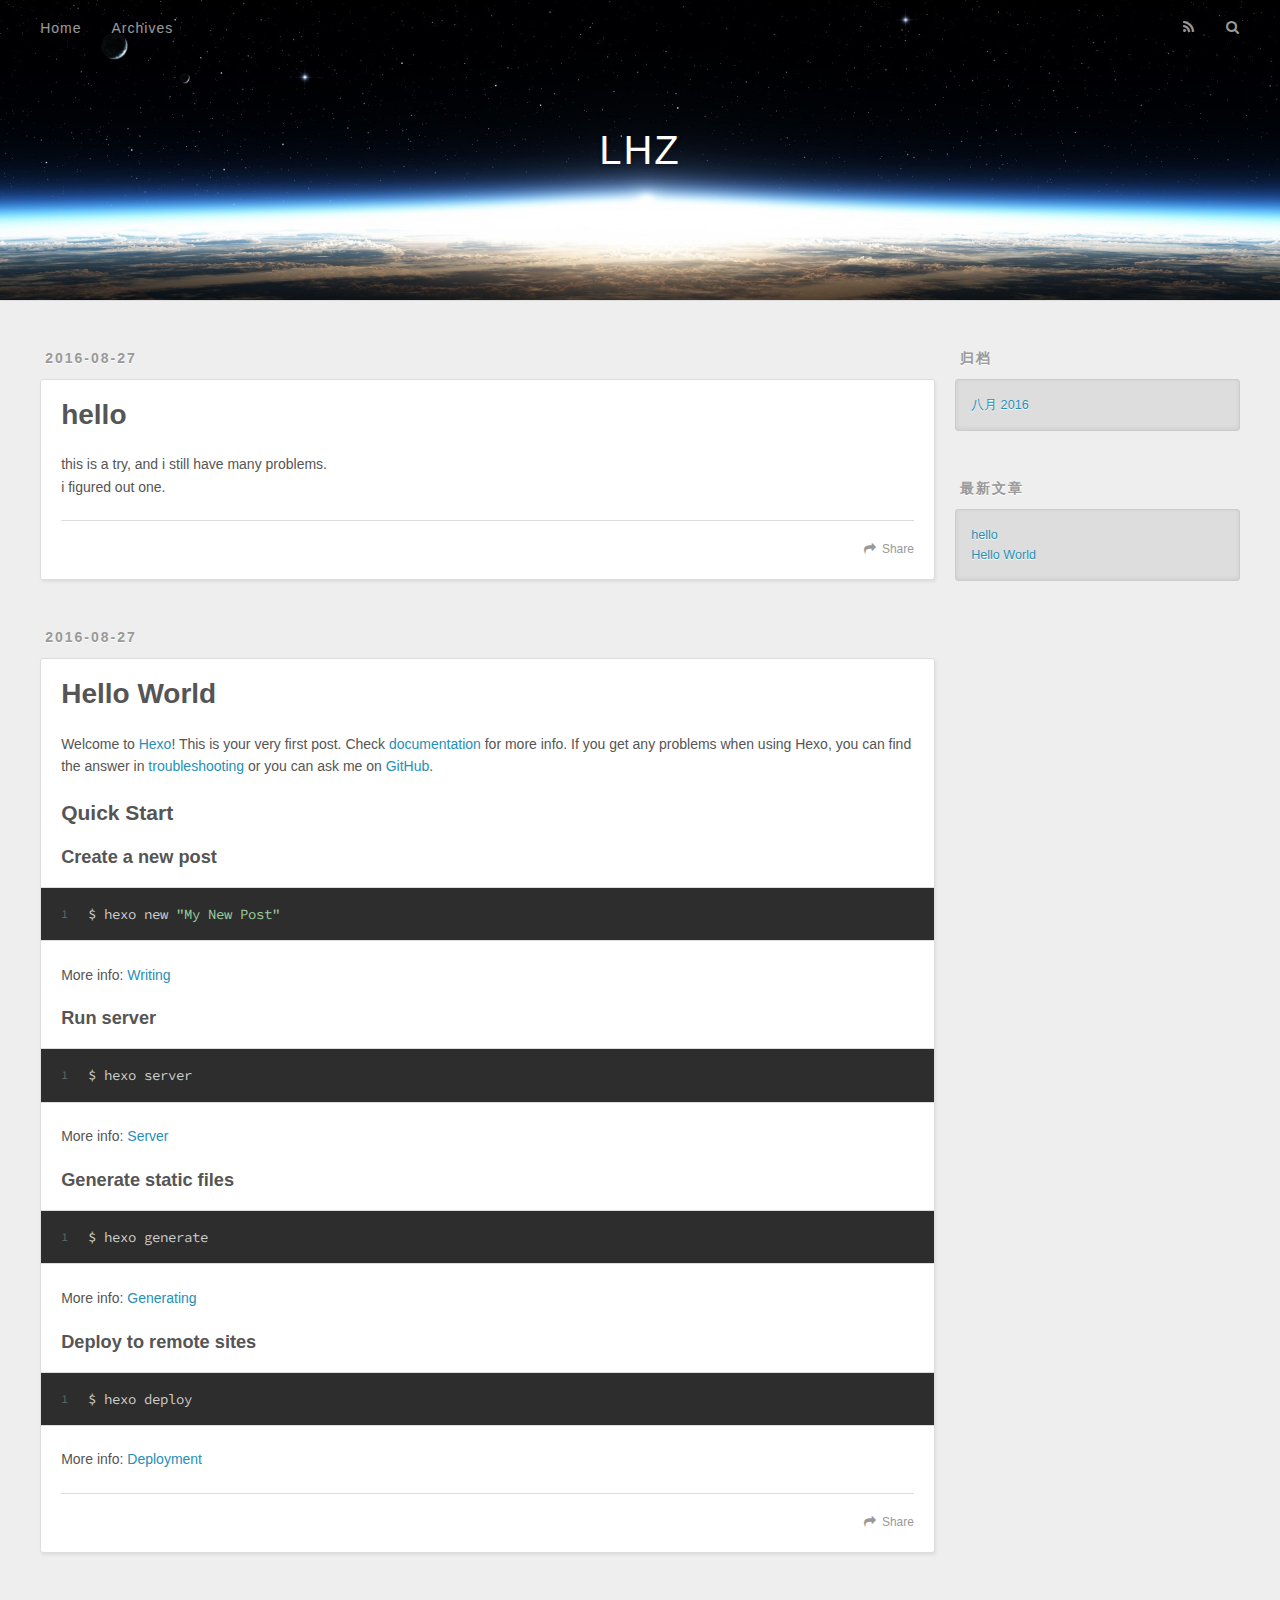
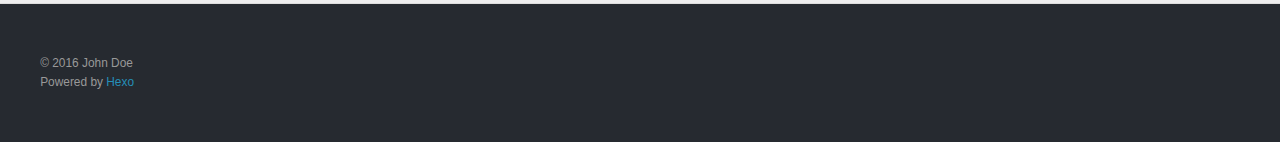
==== index.html @ 14bd16b8 "Site updated: 2016-08-27 17:25:45" ====
<!DOCTYPE html>
<html>
<head>
  <meta charset="utf-8">
  
  <title>LHZ</title>
  <meta name="viewport" content="width=device-width, initial-scale=1, maximum-scale=1">
  <meta property="og:type" content="website">
<meta property="og:title" content="LHZ">
<meta property="og:url" content="https://github.com/handsomeLHZ/handsomeLHZ.github.io.git/index.html">
<meta property="og:site_name" content="LHZ">
<meta name="twitter:card" content="summary">
<meta name="twitter:title" content="LHZ">
  
    <link rel="alternate" href="/atom.xml" title="LHZ" type="application/atom+xml">
  
  
    <link rel="icon" href="/favicon.png">
  
  
    <link href="//fonts.googleapis.com/css?family=Source+Code+Pro" rel="stylesheet" type="text/css">
  
  <link rel="stylesheet" href="/css/style.css">
  

</head>

<body>
  <div id="container">
    <div id="wrap">
      <header id="header">
  <div id="banner"></div>
  <div id="header-outer" class="outer">
    <div id="header-title" class="inner">
      <h1 id="logo-wrap">
        <a href="/" id="logo">LHZ</a>
      </h1>
      
    </div>
    <div id="header-inner" class="inner">
      <nav id="main-nav">
        <a id="main-nav-toggle" class="nav-icon"></a>
        
          <a class="main-nav-link" href="/">Home</a>
        
          <a class="main-nav-link" href="/archives">Archives</a>
        
      </nav>
      <nav id="sub-nav">
        
          <a id="nav-rss-link" class="nav-icon" href="/atom.xml" title="RSS Feed"></a>
        
        <a id="nav-search-btn" class="nav-icon" title="搜索"></a>
      </nav>
      <div id="search-form-wrap">
        <form action="//google.com/search" method="get" accept-charset="UTF-8" class="search-form"><input type="search" name="q" results="0" class="search-form-input" placeholder="Search"><button type="submit" class="search-form-submit">&#xF002;</button><input type="hidden" name="sitesearch" value="https://github.com/handsomeLHZ/handsomeLHZ.github.io.git"></form>
      </div>
    </div>
  </div>
</header>
      <div class="outer">
        <section id="main">
  
    <article id="post-hello" class="article article-type-post" itemscope itemprop="blogPost">
  <div class="article-meta">
    <a href="/2016/08/27/hello/" class="article-date">
  <time datetime="2016-08-27T08:55:10.000Z" itemprop="datePublished">2016-08-27</time>
</a>
    
  </div>
  <div class="article-inner">
    
    
      <header class="article-header">
        
  
    <h1 itemprop="name">
      <a class="article-title" href="/2016/08/27/hello/">hello</a>
    </h1>
  

      </header>
    
    <div class="article-entry" itemprop="articleBody">
      
        <p>this is a try, and i still have many problems.<br>i figured out one.</p>

      
    </div>
    <footer class="article-footer">
      <a data-url="https://github.com/handsomeLHZ/handsomeLHZ.github.io.git/2016/08/27/hello/" data-id="cisczewh80001zcmhb39762xi" class="article-share-link">Share</a>
      
      
    </footer>
  </div>
  
</article>


  
    <article id="post-hello-world" class="article article-type-post" itemscope itemprop="blogPost">
  <div class="article-meta">
    <a href="/2016/08/27/hello-world/" class="article-date">
  <time datetime="2016-08-27T08:46:48.761Z" itemprop="datePublished">2016-08-27</time>
</a>
    
  </div>
  <div class="article-inner">
    
    
      <header class="article-header">
        
  
    <h1 itemprop="name">
      <a class="article-title" href="/2016/08/27/hello-world/">Hello World</a>
    </h1>
  

      </header>
    
    <div class="article-entry" itemprop="articleBody">
      
        <p>Welcome to <a href="https://hexo.io/" target="_blank" rel="external">Hexo</a>! This is your very first post. Check <a href="https://hexo.io/docs/" target="_blank" rel="external">documentation</a> for more info. If you get any problems when using Hexo, you can find the answer in <a href="https://hexo.io/docs/troubleshooting.html" target="_blank" rel="external">troubleshooting</a> or you can ask me on <a href="https://github.com/hexojs/hexo/issues">GitHub</a>.</p>
<h2 id="Quick-Start"><a href="#Quick-Start" class="headerlink" title="Quick Start"></a>Quick Start</h2><h3 id="Create-a-new-post"><a href="#Create-a-new-post" class="headerlink" title="Create a new post"></a>Create a new post</h3><figure class="highlight bash"><table><tr><td class="gutter"><pre><div class="line">1</div></pre></td><td class="code"><pre><div class="line">$ hexo new <span class="string">"My New Post"</span></div></pre></td></tr></table></figure>
<p>More info: <a href="https://hexo.io/docs/writing.html" target="_blank" rel="external">Writing</a></p>
<h3 id="Run-server"><a href="#Run-server" class="headerlink" title="Run server"></a>Run server</h3><figure class="highlight bash"><table><tr><td class="gutter"><pre><div class="line">1</div></pre></td><td class="code"><pre><div class="line">$ hexo server</div></pre></td></tr></table></figure>
<p>More info: <a href="https://hexo.io/docs/server.html" target="_blank" rel="external">Server</a></p>
<h3 id="Generate-static-files"><a href="#Generate-static-files" class="headerlink" title="Generate static files"></a>Generate static files</h3><figure class="highlight bash"><table><tr><td class="gutter"><pre><div class="line">1</div></pre></td><td class="code"><pre><div class="line">$ hexo generate</div></pre></td></tr></table></figure>
<p>More info: <a href="https://hexo.io/docs/generating.html" target="_blank" rel="external">Generating</a></p>
<h3 id="Deploy-to-remote-sites"><a href="#Deploy-to-remote-sites" class="headerlink" title="Deploy to remote sites"></a>Deploy to remote sites</h3><figure class="highlight bash"><table><tr><td class="gutter"><pre><div class="line">1</div></pre></td><td class="code"><pre><div class="line">$ hexo deploy</div></pre></td></tr></table></figure>
<p>More info: <a href="https://hexo.io/docs/deployment.html" target="_blank" rel="external">Deployment</a></p>

      
    </div>
    <footer class="article-footer">
      <a data-url="https://github.com/handsomeLHZ/handsomeLHZ.github.io.git/2016/08/27/hello-world/" data-id="cisczewh80000zcmh8vb5ctek" class="article-share-link">Share</a>
      
      
    </footer>
  </div>
  
</article>


  

</section>
        
          <aside id="sidebar">
  
    

  
    

  
    
  
    
  <div class="widget-wrap">
    <h3 class="widget-title">归档</h3>
    <div class="widget">
      <ul class="archive-list"><li class="archive-list-item"><a class="archive-list-link" href="/archives/2016/08/">八月 2016</a></li></ul>
    </div>
  </div>


  
    
  <div class="widget-wrap">
    <h3 class="widget-title">最新文章</h3>
    <div class="widget">
      <ul>
        
          <li>
            <a href="/2016/08/27/hello/">hello</a>
          </li>
        
          <li>
            <a href="/2016/08/27/hello-world/">Hello World</a>
          </li>
        
      </ul>
    </div>
  </div>

  
</aside>
        
      </div>
      <footer id="footer">
  
  <div class="outer">
    <div id="footer-info" class="inner">
      &copy; 2016 John Doe<br>
      Powered by <a href="http://hexo.io/" target="_blank">Hexo</a>
    </div>
  </div>
</footer>
    </div>
    <nav id="mobile-nav">
  
    <a href="/" class="mobile-nav-link">Home</a>
  
    <a href="/archives" class="mobile-nav-link">Archives</a>
  
</nav>
    

<script src="//ajax.googleapis.com/ajax/libs/jquery/2.0.3/jquery.min.js"></script>


  <link rel="stylesheet" href="/fancybox/jquery.fancybox.css">
  <script src="/fancybox/jquery.fancybox.pack.js"></script>


<script src="/js/script.js"></script>

  </div>
</body>
</html>
---- css/style.css ----
body {
  width: 100%;
}
body:before,
body:after {
  content: "";
  display: table;
}
body:after {
  clear: both;
}
html,
body,
div,
span,
applet,
object,
iframe,
h1,
h2,
h3,
h4,
h5,
h6,
p,
blockquote,
pre,
a,
abbr,
acronym,
address,
big,
cite,
code,
del,
dfn,
em,
img,
ins,
kbd,
q,
s,
samp,
small,
strike,
strong,
sub,
sup,
tt,
var,
dl,
dt,
dd,
ol,
ul,
li,
fieldset,
form,
label,
legend,
table,
caption,
tbody,
tfoot,
thead,
tr,
th,
td {
  margin: 0;
  padding: 0;
  border: 0;
  outline: 0;
  font-weight: inherit;
  font-style: inherit;
  font-family: inherit;
  font-size: 100%;
  vertical-align: baseline;
}
body {
  line-height: 1;
  color: #000;
  background: #fff;
}
ol,
ul {
  list-style: none;
}
table {
  border-collapse: separate;
  border-spacing: 0;
  vertical-align: middle;
}
caption,
th,
td {
  text-align: left;
  font-weight: normal;
  vertical-align: middle;
}
a img {
  border: none;
}
input,
button {
  margin: 0;
  padding: 0;
}
input::-moz-focus-inner,
button::-moz-focus-inner {
  border: 0;
  padding: 0;
}
@font-face {
  font-family: FontAwesome;
  font-style: normal;
  font-weight: normal;
  src: url("fonts/fontawesome-webfont.eot?v=#4.0.3");
  src: url("fonts/fontawesome-webfont.eot?#iefix&v=#4.0.3") format("embedded-opentype"), url("fonts/fontawesome-webfont.woff?v=#4.0.3") format("woff"), url("fonts/fontawesome-webfont.ttf?v=#4.0.3") format("truetype"), url("fonts/fontawesome-webfont.svg#fontawesomeregular?v=#4.0.3") format("svg");
}
html,
body,
#container {
  height: 100%;
}
body {
  background: #eee;
  font: 14px "Helvetica Neue", Helvetica, Arial, sans-serif;
  -webkit-text-size-adjust: 100%;
}
.outer {
  max-width: 1220px;
  margin: 0 auto;
  padding: 0 20px;
}
.outer:before,
.outer:after {
  content: "";
  display: table;
}
.outer:after {
  clear: both;
}
.inner {
  display: inline;
  float: left;
  width: 98.33333333333333%;
  margin: 0 0.833333333333333%;
}
.left,
.alignleft {
  float: left;
}
.right,
.alignright {
  float: right;
}
.clear {
  clear: both;
}
#container {
  position: relative;
}
.mobile-nav-on {
  overflow: hidden;
}
#wrap {
  height: 100%;
  width: 100%;
  position: absolute;
  top: 0;
  left: 0;
  -webkit-transition: 0.2s ease-out;
  -moz-transition: 0.2s ease-out;
  -ms-transition: 0.2s ease-out;
  transition: 0.2s ease-out;
  z-index: 1;
  background: #eee;
}
.mobile-nav-on #wrap {
  left: 280px;
}
@media screen and (min-width: 768px) {
  #main {
    display: inline;
    float: left;
    width: 73.33333333333333%;
    margin: 0 0.833333333333333%;
  }
}
.article-date,
.article-category-link,
.archive-year,
.widget-title {
  text-decoration: none;
  text-transform: uppercase;
  letter-spacing: 2px;
  color: #999;
  margin-bottom: 1em;
  margin-left: 5px;
  line-height: 1em;
  text-shadow: 0 1px #fff;
  font-weight: bold;
}
.article-inner,
.archive-article-inner {
  background: #fff;
  -webkit-box-shadow: 1px 2px 3px #ddd;
  box-shadow: 1px 2px 3px #ddd;
  border: 1px solid #ddd;
  border-radius: 3px;
}
.article-entry h1,
.widget h1 {
  font-size: 2em;
}
.article-entry h2,
.widget h2 {
  font-size: 1.5em;
}
.article-entry h3,
.widget h3 {
  font-size: 1.3em;
}
.article-entry h4,
.widget h4 {
  font-size: 1.2em;
}
.article-entry h5,
.widget h5 {
  font-size: 1em;
}
.article-entry h6,
.widget h6 {
  font-size: 1em;
  color: #999;
}
.article-entry hr,
.widget hr {
  border: 1px dashed #ddd;
}
.article-entry strong,
.widget strong {
  font-weight: bold;
}
.article-entry em,
.widget em,
.article-entry cite,
.widget cite {
  font-style: italic;
}
.article-entry sup,
.widget sup,
.article-entry sub,
.widget sub {
  font-size: 0.75em;
  line-height: 0;
  position: relative;
  vertical-align: baseline;
}
.article-entry sup,
.widget sup {
  top: -0.5em;
}
.article-entry sub,
.widget sub {
  bottom: -0.2em;
}
.article-entry small,
.widget small {
  font-size: 0.85em;
}
.article-entry acronym,
.widget acronym,
.article-entry abbr,
.widget abbr {
  border-bottom: 1px dotted;
}
.article-entry ul,
.widget ul,
.article-entry ol,
.widget ol,
.article-entry dl,
.widget dl {
  margin: 0 20px;
  line-height: 1.6em;
}
.article-entry ul ul,
.widget ul ul,
.article-entry ol ul,
.widget ol ul,
.article-entry ul ol,
.widget ul ol,
.article-entry ol ol,
.widget ol ol {
  margin-top: 0;
  margin-bottom: 0;
}
.article-entry ul,
.widget ul {
  list-style: disc;
}
.article-entry ol,
.widget ol {
  list-style: decimal;
}
.article-entry dt,
.widget dt {
  font-weight: bold;
}
#header {
  height: 300px;
  position: relative;
  border-bottom: 1px solid #ddd;
}
#header:before,
#header:after {
  content: "";
  position: absolute;
  left: 0;
  right: 0;
  height: 40px;
}
#header:before {
  top: 0;
  background: -webkit-linear-gradient(rgba(0,0,0,0.2), transparent);
  background: -moz-linear-gradient(rgba(0,0,0,0.2), transparent);
  background: -ms-linear-gradient(rgba(0,0,0,0.2), transparent);
  background: linear-gradient(rgba(0,0,0,0.2), transparent);
}
#header:after {
  bottom: 0;
  background: -webkit-linear-gradient(transparent, rgba(0,0,0,0.2));
  background: -moz-linear-gradient(transparent, rgba(0,0,0,0.2));
  background: -ms-linear-gradient(transparent, rgba(0,0,0,0.2));
  background: linear-gradient(transparent, rgba(0,0,0,0.2));
}
#header-outer {
  height: 100%;
  position: relative;
}
#header-inner {
  position: relative;
  overflow: hidden;
}
#banner {
  position: absolute;
  top: 0;
  left: 0;
  width: 100%;
  height: 100%;
  background: url("images/banner.jpg") center #000;
  -webkit-background-size: cover;
  -moz-background-size: cover;
  background-size: cover;
  z-index: -1;
}
#header-title {
  text-align: center;
  height: 40px;
  position: absolute;
  top: 50%;
  left: 0;
  margin-top: -20px;
}
#logo,
#subtitle {
  text-decoration: none;
  color: #fff;
  font-weight: 300;
  text-shadow: 0 1px 4px rgba(0,0,0,0.3);
}
#logo {
  font-size: 40px;
  line-height: 40px;
  letter-spacing: 2px;
}
#subtitle {
  font-size: 16px;
  line-height: 16px;
  letter-spacing: 1px;
}
#subtitle-wrap {
  margin-top: 16px;
}
#main-nav {
  float: left;
  margin-left: -15px;
}
.nav-icon,
.main-nav-link {
  float: left;
  color: #fff;
  opacity: 0.6;
  text-decoration: none;
  text-shadow: 0 1px rgba(0,0,0,0.2);
  -webkit-transition: opacity 0.2s;
  -moz-transition: opacity 0.2s;
  -ms-transition: opacity 0.2s;
  transition: opacity 0.2s;
  display: block;
  padding: 20px 15px;
}
.nav-icon:hover,
.main-nav-link:hover {
  opacity: 1;
}
.nav-icon {
  font-family: FontAwesome;
  text-align: center;
  font-size: 14px;
  width: 14px;
  height: 14px;
  padding: 20px 15px;
  position: relative;
  cursor: pointer;
}
.main-nav-link {
  font-weight: 300;
  letter-spacing: 1px;
}
@media screen and (max-width: 479px) {
  .main-nav-link {
    display: none;
  }
}
#main-nav-toggle {
  display: none;
}
#main-nav-toggle:before {
  content: "\f0c9";
}
@media screen and (max-width: 479px) {
  #main-nav-toggle {
    display: block;
  }
}
#sub-nav {
  float: right;
  margin-right: -15px;
}
#nav-rss-link:before {
  content: "\f09e";
}
#nav-search-btn:before {
  content: "\f002";
}
#search-form-wrap {
  position: absolute;
  top: 15px;
  width: 150px;
  height: 30px;
  right: -150px;
  opacity: 0;
  -webkit-transition: 0.2s ease-out;
  -moz-transition: 0.2s ease-out;
  -ms-transition: 0.2s ease-out;
  transition: 0.2s ease-out;
}
#search-form-wrap.on {
  opacity: 1;
  right: 0;
}
@media screen and (max-width: 479px) {
  #search-form-wrap {
    width: 100%;
    right: -100%;
  }
}
.search-form {
  position: absolute;
  top: 0;
  left: 0;
  right: 0;
  background: #fff;
  padding: 5px 15px;
  border-radius: 15px;
  -webkit-box-shadow: 0 0 10px rgba(0,0,0,0.3);
  box-shadow: 0 0 10px rgba(0,0,0,0.3);
}
.search-form-input {
  border: none;
  background: none;
  color: #555;
  width: 100%;
  font: 13px "Helvetica Neue", Helvetica, Arial, sans-serif;
  outline: none;
}
.search-form-input::-webkit-search-results-decoration,
.search-form-input::-webkit-search-cancel-button {
  -webkit-appearance: none;
}
.search-form-submit {
  position: absolute;
  top: 50%;
  right: 10px;
  margin-top: -7px;
  font: 13px FontAwesome;
  border: none;
  background: none;
  color: #bbb;
  cursor: pointer;
}
.search-form-submit:hover,
.search-form-submit:focus {
  color: #777;
}
.article {
  margin: 50px 0;
}
.article-inner {
  overflow: hidden;
}
.article-meta:before,
.article-meta:after {
  content: "";
  display: table;
}
.article-meta:after {
  clear: both;
}
.article-date {
  float: left;
}
.article-category {
  float: left;
  line-height: 1em;
  color: #ccc;
  text-shadow: 0 1px #fff;
  margin-left: 8px;
}
.article-category:before {
  content: "\2022";
}
.article-category-link {
  margin: 0 12px 1em;
}
.article-header {
  padding: 20px 20px 0;
}
.article-title {
  text-decoration: none;
  font-size: 2em;
  font-weight: bold;
  color: #555;
  line-height: 1.1em;
  -webkit-transition: color 0.2s;
  -moz-transition: color 0.2s;
  -ms-transition: color 0.2s;
  transition: color 0.2s;
}
a.article-title:hover {
  color: #258fb8;
}
.article-entry {
  color: #555;
  padding: 0 20px;
}
.article-entry:before,
.article-entry:after {
  content: "";
  display: table;
}
.article-entry:after {
  clear: both;
}
.article-entry p,
.article-entry table {
  line-height: 1.6em;
  margin: 1.6em 0;
}
.article-entry h1,
.article-entry h2,
.article-entry h3,
.article-entry h4,
.article-entry h5,
.article-entry h6 {
  font-weight: bold;
}
.article-entry h1,
.article-entry h2,
.article-entry h3,
.article-entry h4,
.article-entry h5,
.article-entry h6 {
  line-height: 1.1em;
  margin: 1.1em 0;
}
.article-entry a {
  color: #258fb8;
  text-decoration: none;
}
.article-entry a:hover {
  text-decoration: underline;
}
.article-entry ul,
.article-entry ol,
.article-entry dl {
  margin-top: 1.6em;
  margin-bottom: 1.6em;
}
.article-entry img,
.article-entry video {
  max-width: 100%;
  height: auto;
  display: block;
  margin: auto;
}
.article-entry iframe {
  border: none;
}
.article-entry table {
  width: 100%;
  border-collapse: collapse;
  border-spacing: 0;
}
.article-entry th {
  font-weight: bold;
  border-bottom: 3px solid #ddd;
  padding-bottom: 0.5em;
}
.article-entry td {
  border-bottom: 1px solid #ddd;
  padding: 10px 0;
}
.article-entry blockquote {
  font-family: Georgia, "Times New Roman", serif;
  font-size: 1.4em;
  margin: 1.6em 20px;
  text-align: center;
}
.article-entry blockquote footer {
  font-size: 14px;
  margin: 1.6em 0;
  font-family: "Helvetica Neue", Helvetica, Arial, sans-serif;
}
.article-entry blockquote footer cite:before {
  content: "—";
  padding: 0 0.5em;
}
.article-entry .pullquote {
  text-align: left;
  width: 45%;
  margin: 0;
}
.article-entry .pullquote.left {
  margin-left: 0.5em;
  margin-right: 1em;
}
.article-entry .pullquote.right {
  margin-right: 0.5em;
  margin-left: 1em;
}
.article-entry .caption {
  color: #999;
  display: block;
  font-size: 0.9em;
  margin-top: 0.5em;
  position: relative;
  text-align: center;
}
.article-entry .video-container {
  position: relative;
  padding-top: 56.25%;
  height: 0;
  overflow: hidden;
}
.article-entry .video-container iframe,
.article-entry .video-container object,
.article-entry .video-container embed {
  position: absolute;
  top: 0;
  left: 0;
  width: 100%;
  height: 100%;
  margin-top: 0;
}
.article-more-link a {
  display: inline-block;
  line-height: 1em;
  padding: 6px 15px;
  border-radius: 15px;
  background: #eee;
  color: #999;
  text-shadow: 0 1px #fff;
  text-decoration: none;
}
.article-more-link a:hover {
  background: #258fb8;
  color: #fff;
  text-decoration: none;
  text-shadow: 0 1px #1e7293;
}
.article-footer {
  font-size: 0.85em;
  line-height: 1.6em;
  border-top: 1px solid #ddd;
  padding-top: 1.6em;
  margin: 0 20px 20px;
}
.article-footer:before,
.article-footer:after {
  content: "";
  display: table;
}
.article-footer:after {
  clear: both;
}
.article-footer a {
  color: #999;
  text-decoration: none;
}
.article-footer a:hover {
  color: #555;
}
.article-tag-list-item {
  float: left;
  margin-right: 10px;
}
.article-tag-list-link:before {
  content: "#";
}
.article-comment-link {
  float: right;
}
.article-comment-link:before {
  content: "\f075";
  font-family: FontAwesome;
  padding-right: 8px;
}
.article-share-link {
  cursor: pointer;
  float: right;
  margin-left: 20px;
}
.article-share-link:before {
  content: "\f064";
  font-family: FontAwesome;
  padding-right: 6px;
}
#article-nav {
  position: relative;
}
#article-nav:before,
#article-nav:after {
  content: "";
  display: table;
}
#article-nav:after {
  clear: both;
}
@media screen and (min-width: 768px) {
  #article-nav {
    margin: 50px 0;
  }
  #article-nav:before {
    width: 8px;
    height: 8px;
    position: absolute;
    top: 50%;
    left: 50%;
    margin-top: -4px;
    margin-left: -4px;
    content: "";
    border-radius: 50%;
    background: #ddd;
    -webkit-box-shadow: 0 1px 2px #fff;
    box-shadow: 0 1px 2px #fff;
  }
}
.article-nav-link-wrap {
  text-decoration: none;
  text-shadow: 0 1px #fff;
  color: #999;
  -webkit-box-sizing: border-box;
  -moz-box-sizing: border-box;
  box-sizing: border-box;
  margin-top: 50px;
  text-align: center;
  display: block;
}
.article-nav-link-wrap:hover {
  color: #555;
}
@media screen and (min-width: 768px) {
  .article-nav-link-wrap {
    width: 50%;
    margin-top: 0;
  }
}
@media screen and (min-width: 768px) {
  #article-nav-newer {
    float: left;
    text-align: right;
    padding-right: 20px;
  }
}
@media screen and (min-width: 768px) {
  #article-nav-older {
    float: right;
    text-align: left;
    padding-left: 20px;
  }
}
.article-nav-caption {
  text-transform: uppercase;
  letter-spacing: 2px;
  color: #ddd;
  line-height: 1em;
  font-weight: bold;
}
#article-nav-newer .article-nav-caption {
  margin-right: -2px;
}
.article-nav-title {
  font-size: 0.85em;
  line-height: 1.6em;
  margin-top: 0.5em;
}
.article-share-box {
  position: absolute;
  display: none;
  background: #fff;
  -webkit-box-shadow: 1px 2px 10px rgba(0,0,0,0.2);
  box-shadow: 1px 2px 10px rgba(0,0,0,0.2);
  border-radius: 3px;
  margin-left: -145px;
  overflow: hidden;
  z-index: 1;
}
.article-share-box.on {
  display: block;
}
.article-share-input {
  width: 100%;
  background: none;
  -webkit-box-sizing: border-box;
  -moz-box-sizing: border-box;
  box-sizing: border-box;
  font: 14px "Helvetica Neue", Helvetica, Arial, sans-serif;
  padding: 0 15px;
  color: #555;
  outline: none;
  border: 1px solid #ddd;
  border-radius: 3px 3px 0 0;
  height: 36px;
  line-height: 36px;
}
.article-share-links {
  background: #eee;
}
.article-share-links:before,
.article-share-links:after {
  content: "";
  display: table;
}
.article-share-links:after {
  clear: both;
}
.article-share-twitter,
.article-share-facebook,
.article-share-pinterest,
.article-share-google {
  width: 50px;
  height: 36px;
  display: block;
  float: left;
  position: relative;
  color: #999;
  text-shadow: 0 1px #fff;
}
.article-share-twitter:before,
.article-share-facebook:before,
.article-share-pinterest:before,
.article-share-google:before {
  font-size: 20px;
  font-family: FontAwesome;
  width: 20px;
  height: 20px;
  position: absolute;
  top: 50%;
  left: 50%;
  margin-top: -10px;
  margin-left: -10px;
  text-align: center;
}
.article-share-twitter:hover,
.article-share-facebook:hover,
.article-share-pinterest:hover,
.article-share-google:hover {
  color: #fff;
}
.article-share-twitter:before {
  content: "\f099";
}
.article-share-twitter:hover {
  background: #00aced;
  text-shadow: 0 1px #008abe;
}
.article-share-facebook:before {
  content: "\f09a";
}
.article-share-facebook:hover {
  background: #3b5998;
  text-shadow: 0 1px #2f477a;
}
.article-share-pinterest:before {
  content: "\f0d2";
}
.article-share-pinterest:hover {
  background: #cb2027;
  text-shadow: 0 1px #a21a1f;
}
.article-share-google:before {
  content: "\f0d5";
}
.article-share-google:hover {
  background: #dd4b39;
  text-shadow: 0 1px #be3221;
}
.article-gallery {
  background: #000;
  position: relative;
}
.article-gallery-photos {
  position: relative;
  overflow: hidden;
}
.article-gallery-img {
  display: none;
  max-width: 100%;
}
.article-gallery-img:first-child {
  display: block;
}
.article-gallery-img.loaded {
  position: absolute;
  display: block;
}
.article-gallery-img img {
  display: block;
  max-width: 100%;
  margin: 0 auto;
}
#comments {
  background: #fff;
  -webkit-box-shadow: 1px 2px 3px #ddd;
  box-shadow: 1px 2px 3px #ddd;
  padding: 20px;
  border: 1px solid #ddd;
  border-radius: 3px;
  margin: 50px 0;
}
#comments a {
  color: #258fb8;
}
.archives-wrap {
  margin: 50px 0;
}
.archives:before,
.archives:after {
  content: "";
  display: table;
}
.archives:after {
  clear: both;
}
.archive-year-wrap {
  margin-bottom: 1em;
}
.archives {
  -webkit-column-gap: 10px;
  -moz-column-gap: 10px;
  column-gap: 10px;
}
@media screen and (min-width: 480px) and (max-width: 767px) {
  .archives {
    -webkit-column-count: 2;
    -moz-column-count: 2;
    column-count: 2;
  }
}
@media screen and (min-width: 768px) {
  .archives {
    -webkit-column-count: 3;
    -moz-column-count: 3;
    column-count: 3;
  }
}
.archive-article {
  -webkit-column-break-inside: avoid;
  page-break-inside: avoid;
  overflow: hidden;
  break-inside: avoid-column;
}
.archive-article-inner {
  padding: 10px;
  margin-bottom: 15px;
}
.archive-article-title {
  text-decoration: none;
  font-weight: bold;
  color: #555;
  -webkit-transition: color 0.2s;
  -moz-transition: color 0.2s;
  -ms-transition: color 0.2s;
  transition: color 0.2s;
  line-height: 1.6em;
}
.archive-article-title:hover {
  color: #258fb8;
}
.archive-article-footer {
  margin-top: 1em;
}
.archive-article-date {
  color: #999;
  text-decoration: none;
  font-size: 0.85em;
  line-height: 1em;
  margin-bottom: 0.5em;
  display: block;
}
#page-nav {
  margin: 50px auto;
  background: #fff;
  -webkit-box-shadow: 1px 2px 3px #ddd;
  box-shadow: 1px 2px 3px #ddd;
  border: 1px solid #ddd;
  border-radius: 3px;
  text-align: center;
  color: #999;
  overflow: hidden;
}
#page-nav:before,
#page-nav:after {
  content: "";
  display: table;
}
#page-nav:after {
  clear: both;
}
#page-nav a,
#page-nav span {
  padding: 10px 20px;
  line-height: 1;
  height: 2ex;
}
#page-nav a {
  color: #999;
  text-decoration: none;
}
#page-nav a:hover {
  background: #999;
  color: #fff;
}
#page-nav .prev {
  float: left;
}
#page-nav .next {
  float: right;
}
#page-nav .page-number {
  display: inline-block;
}
@media screen and (max-width: 479px) {
  #page-nav .page-number {
    display: none;
  }
}
#page-nav .current {
  color: #555;
  font-weight: bold;
}
#page-nav .space {
  color: #ddd;
}
#footer {
  background: #262a30;
  padding: 50px 0;
  border-top: 1px solid #ddd;
  color: #999;
}
#footer a {
  color: #258fb8;
  text-decoration: none;
}
#footer a:hover {
  text-decoration: underline;
}
#footer-info {
  line-height: 1.6em;
  font-size: 0.85em;
}
.article-entry pre,
.article-entry .highlight {
  background: #2d2d2d;
  margin: 0 -20px;
  padding: 15px 20px;
  border-style: solid;
  border-color: #ddd;
  border-width: 1px 0;
  overflow: auto;
  color: #ccc;
  line-height: 22.400000000000002px;
}
.article-entry .highlight .gutter pre,
.article-entry .gist .gist-file .gist-data .line-numbers {
  color: #666;
  font-size: 0.85em;
}
.article-entry pre,
.article-entry code {
  font-family: "Source Code Pro", Consolas, Monaco, Menlo, Consolas, monospace;
}
.article-entry code {
  background: #eee;
  text-shadow: 0 1px #fff;
  padding: 0 0.3em;
}
.article-entry pre code {
  background: none;
  text-shadow: none;
  padding: 0;
}
.article-entry .highlight pre {
  border: none;
  margin: 0;
  padding: 0;
}
.article-entry .highlight table {
  margin: 0;
  width: auto;
}
.article-entry .highlight td {
  border: none;
  padding: 0;
}
.article-entry .highlight figcaption {
  font-size: 0.85em;
  color: #999;
  line-height: 1em;
  margin-bottom: 1em;
}
.article-entry .highlight figcaption:before,
.article-entry .highlight figcaption:after {
  content: "";
  display: table;
}
.article-entry .highlight figcaption:after {
  clear: both;
}
.article-entry .highlight figcaption a {
  float: right;
}
.article-entry .highlight .gutter pre {
  text-align: right;
  padding-right: 20px;
}
.article-entry .highlight .line {
  height: 22.400000000000002px;
}
.article-entry .highlight .line.marked {
  background: #515151;
}
.article-entry .gist {
  margin: 0 -20px;
  border-style: solid;
  border-color: #ddd;
  border-width: 1px 0;
  background: #2d2d2d;
  padding: 15px 20px 15px 0;
}
.article-entry .gist .gist-file {
  border: none;
  font-family: "Source Code Pro", Consolas, Monaco, Menlo, Consolas, monospace;
  margin: 0;
}
.article-entry .gist .gist-file .gist-data {
  background: none;
  border: none;
}
.article-entry .gist .gist-file .gist-data .line-numbers {
  background: none;
  border: none;
  padding: 0 20px 0 0;
}
.article-entry .gist .gist-file .gist-data .line-data {
  padding: 0 !important;
}
.article-entry .gist .gist-file .highlight {
  margin: 0;
  padding: 0;
  border: none;
}
.article-entry .gist .gist-file .gist-meta {
  background: #2d2d2d;
  color: #999;
  font: 0.85em "Helvetica Neue", Helvetica, Arial, sans-serif;
  text-shadow: 0 0;
  padding: 0;
  margin-top: 1em;
  margin-left: 20px;
}
.article-entry .gist .gist-file .gist-meta a {
  color: #258fb8;
  font-weight: normal;
}
.article-entry .gist .gist-file .gist-meta a:hover {
  text-decoration: underline;
}
pre .comment,
pre .title {
  color: #999;
}
pre .variable,
pre .attribute,
pre .tag,
pre .regexp,
pre .ruby .constant,
pre .xml .tag .title,
pre .xml .pi,
pre .xml .doctype,
pre .html .doctype,
pre .css .id,
pre .css .class,
pre .css .pseudo {
  color: #f2777a;
}
pre .number,
pre .preprocessor,
pre .built_in,
pre .literal,
pre .params,
pre .constant {
  color: #f99157;
}
pre .class,
pre .ruby .class .title,
pre .css .rules .attribute {
  color: #9c9;
}
pre .string,
pre .value,
pre .inheritance,
pre .header,
pre .ruby .symbol,
pre .xml .cdata {
  color: #9c9;
}
pre .css .hexcolor {
  color: #6cc;
}
pre .function,
pre .python .decorator,
pre .python .title,
pre .ruby .function .title,
pre .ruby .title .keyword,
pre .perl .sub,
pre .javascript .title,
pre .coffeescript .title {
  color: #69c;
}
pre .keyword,
pre .javascript .function {
  color: #c9c;
}
@media screen and (max-width: 479px) {
  #mobile-nav {
    position: absolute;
    top: 0;
    left: 0;
    width: 280px;
    height: 100%;
    background: #191919;
    border-right: 1px solid #fff;
  }
}
@media screen and (max-width: 479px) {
  .mobile-nav-link {
    display: block;
    color: #999;
    text-decoration: none;
    padding: 15px 20px;
    font-weight: bold;
  }
  .mobile-nav-link:hover {
    color: #fff;
  }
}
@media screen and (min-width: 768px) {
  #sidebar {
    display: inline;
    float: left;
    width: 23.333333333333332%;
    margin: 0 0.833333333333333%;
  }
}
.widget-wrap {
  margin: 50px 0;
}
.widget {
  color: #777;
  text-shadow: 0 1px #fff;
  background: #ddd;
  -webkit-box-shadow: 0 -1px 4px #ccc inset;
  box-shadow: 0 -1px 4px #ccc inset;
  border: 1px solid #ccc;
  padding: 15px;
  border-radius: 3px;
}
.widget a {
  color: #258fb8;
  text-decoration: none;
}
.widget a:hover {
  text-decoration: underline;
}
.widget ul ul,
.widget ol ul,
.widget dl ul,
.widget ul ol,
.widget ol ol,
.widget dl ol,
.widget ul dl,
.widget ol dl,
.widget dl dl {
  margin-left: 15px;
  list-style: disc;
}
.widget {
  line-height: 1.6em;
  word-wrap: break-word;
  font-size: 0.9em;
}
.widget ul,
.widget ol {
  list-style: none;
  margin: 0;
}
.widget ul ul,
.widget ol ul,
.widget ul ol,
.widget ol ol {
  margin: 0 20px;
}
.widget ul ul,
.widget ol ul {
  list-style: disc;
}
.widget ul ol,
.widget ol ol {
  list-style: decimal;
}
.category-list-count,
.tag-list-count,
.archive-list-count {
  padding-left: 5px;
  color: #999;
  font-size: 0.85em;
}
.category-list-count:before,
.tag-list-count:before,
.archive-list-count:before {
  content: "(";
}
.category-list-count:after,
.tag-list-count:after,
.archive-list-count:after {
  content: ")";
}
.tagcloud a {
  margin-right: 5px;
  display: inline-block;
}
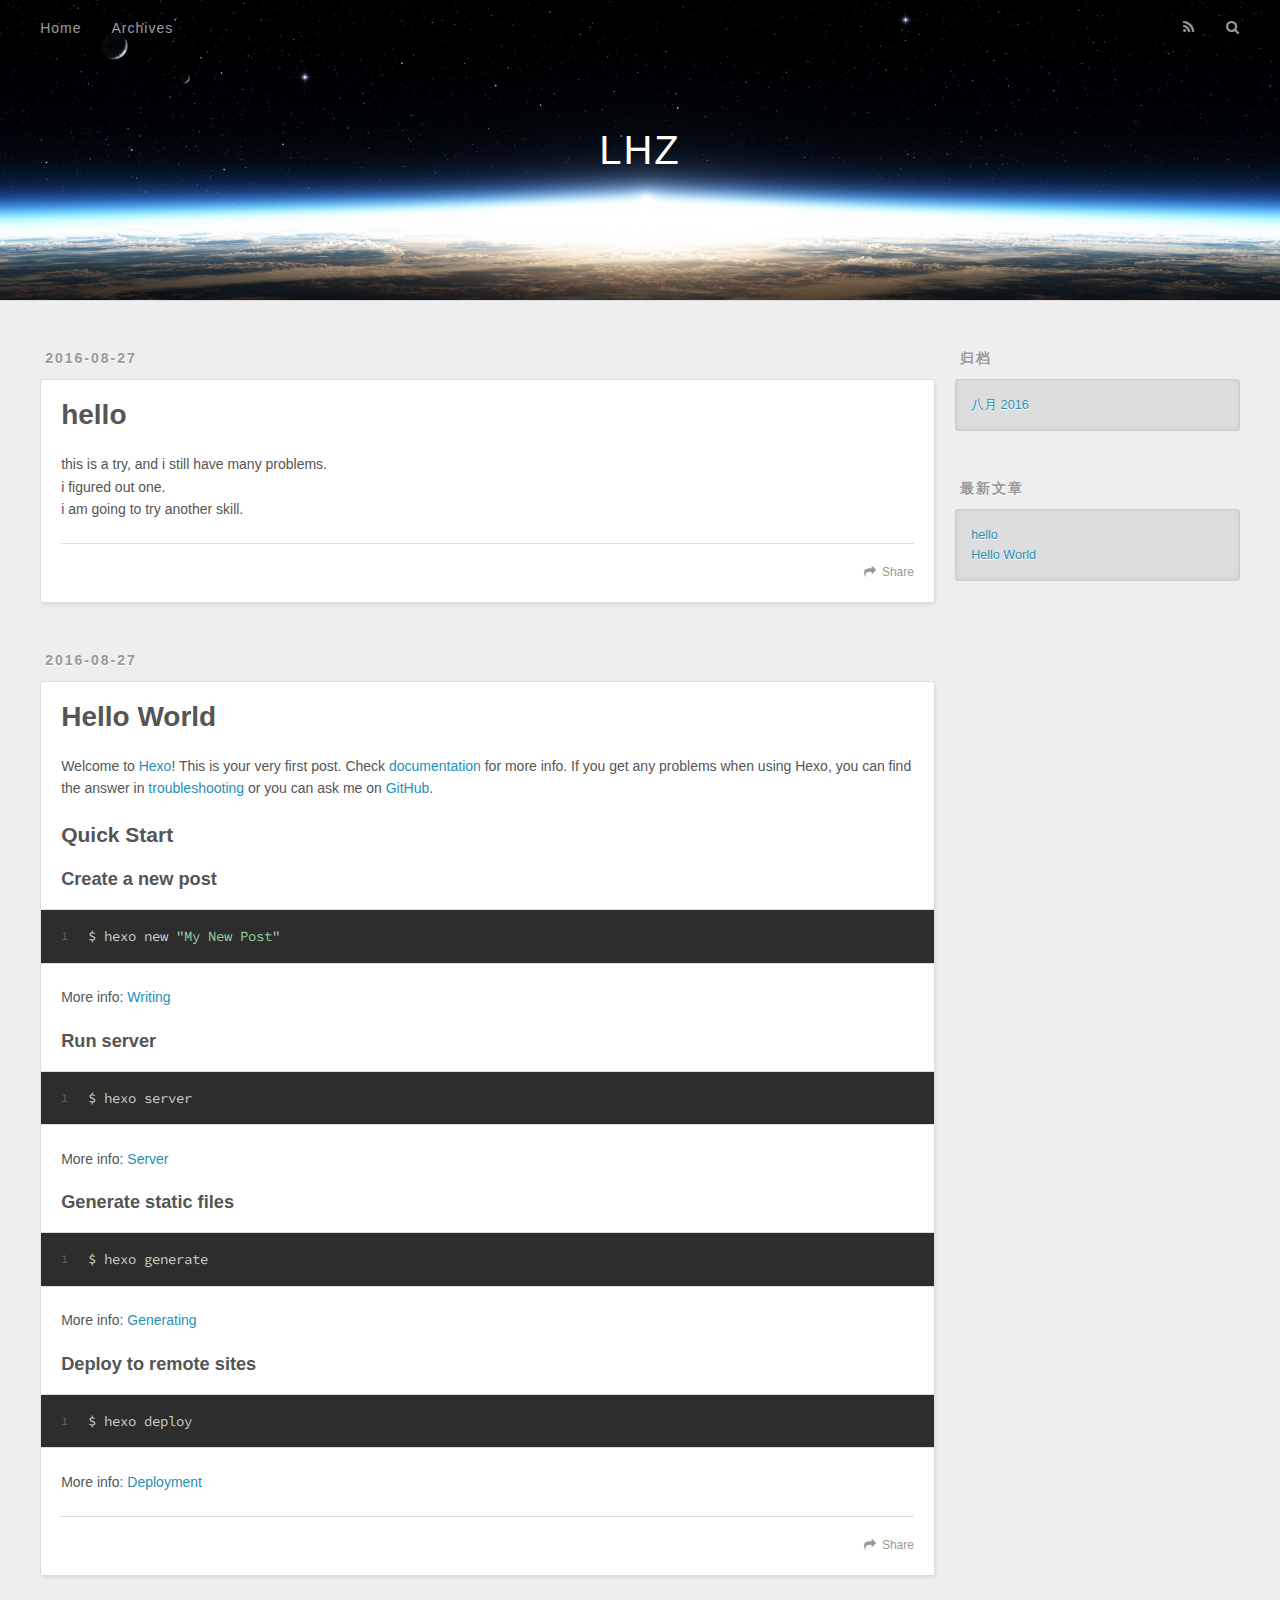
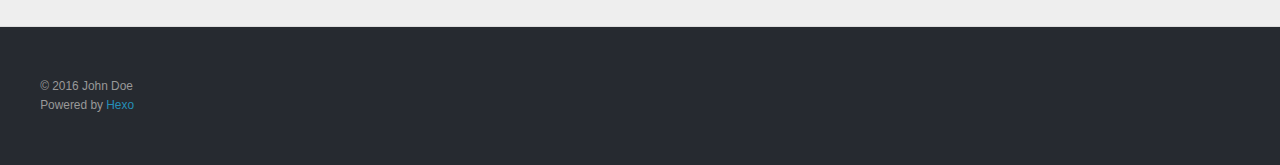
==== commit a7eb604a: "Site updated: 2016-08-27 17:30:01" ====
--- a/index.html
+++ b/index.html
@@ -83,12 +83,12 @@
     
     <div class="article-entry" itemprop="articleBody">
       
-        <p>this is a try, and i still have many problems.<br>i figured out one.</p>
+        <p>this is a try, and i still have many problems.<br>i figured out one.<br>i am going to try another skill.</p>
 
       
     </div>
     <footer class="article-footer">
-      <a data-url="https://github.com/handsomeLHZ/handsomeLHZ.github.io.git/2016/08/27/hello/" data-id="cisczewh80001zcmhb39762xi" class="article-share-link">Share</a>
+      <a data-url="https://github.com/handsomeLHZ/handsomeLHZ.github.io.git/2016/08/27/hello/" data-id="cisczkkjx0001jwmhfikslrrr" class="article-share-link">Share</a>
       
       
     </footer>
@@ -133,7 +133,7 @@
       
     </div>
     <footer class="article-footer">
-      <a data-url="https://github.com/handsomeLHZ/handsomeLHZ.github.io.git/2016/08/27/hello-world/" data-id="cisczewh80000zcmh8vb5ctek" class="article-share-link">Share</a>
+      <a data-url="https://github.com/handsomeLHZ/handsomeLHZ.github.io.git/2016/08/27/hello-world/" data-id="cisczkkjh0000jwmhl6krvcxa" class="article-share-link">Share</a>
       
       
     </footer>
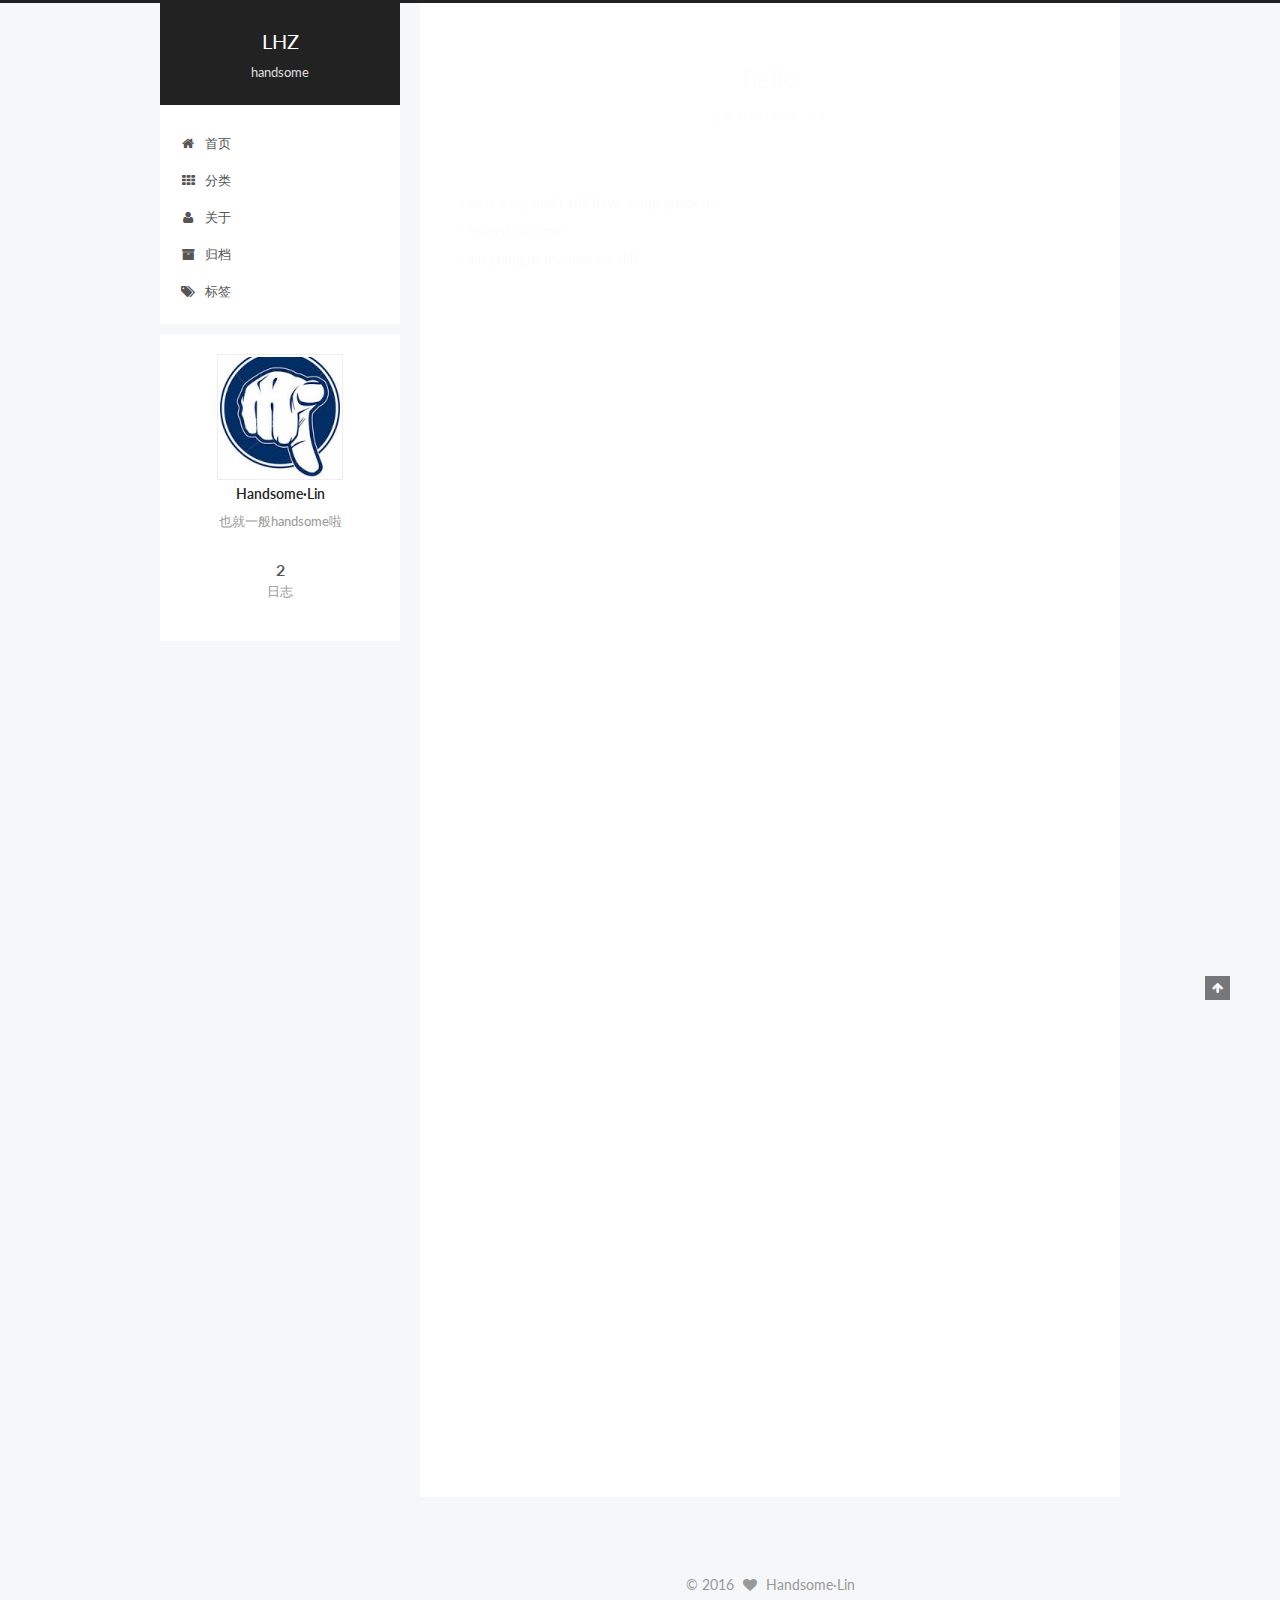
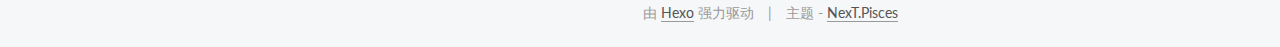
==== commit a1f6c068: "Site updated: 2016-08-30 17:55:58" ====
--- a/index.html
+++ b/index.html
@@ -1,126 +1,426 @@
-<!DOCTYPE html>
-<html>
+<!doctype html>
+
+
+
+  
+
+
+<html class="theme-next pisces use-motion">
 <head>
-  <meta charset="utf-8">
-  
-  <title>LHZ</title>
-  <meta name="viewport" content="width=device-width, initial-scale=1, maximum-scale=1">
-  <meta property="og:type" content="website">
+  <meta charset="UTF-8"/>
+<meta http-equiv="X-UA-Compatible" content="IE=edge,chrome=1" />
+<meta name="viewport" content="width=device-width, initial-scale=1, maximum-scale=1"/>
+
+
+
+<meta http-equiv="Cache-Control" content="no-transform" />
+<meta http-equiv="Cache-Control" content="no-siteapp" />
+
+
+
+
+
+
+
+
+
+
+
+
+  
+  
+  <link href="/vendors/fancybox/source/jquery.fancybox.css?v=2.1.5" rel="stylesheet" type="text/css" />
+
+
+
+
+  
+  
+  
+  
+
+  
+    
+    
+  
+
+  
+
+  
+
+  
+
+  
+
+  
+    
+    
+    <link href="//fonts.googleapis.com/css?family=Lato:300,300italic,400,400italic,700,700italic&subset=latin,latin-ext" rel="stylesheet" type="text/css">
+  
+
+
+
+
+
+
+<link href="/vendors/font-awesome/css/font-awesome.min.css?v=4.4.0" rel="stylesheet" type="text/css" />
+
+<link href="/css/main.css?v=5.0.1" rel="stylesheet" type="text/css" />
+
+
+  <meta name="keywords" content="Hexo, NexT" />
+
+
+
+
+
+
+
+
+  <link rel="shortcut icon" type="image/x-icon" href="/favicon.ico?v=5.0.1" />
+
+
+
+
+
+
+<meta name="description" content="也就一般handsome啦">
+<meta property="og:type" content="website">
 <meta property="og:title" content="LHZ">
 <meta property="og:url" content="https://github.com/handsomeLHZ/handsomeLHZ.github.io.git/index.html">
 <meta property="og:site_name" content="LHZ">
+<meta property="og:description" content="也就一般handsome啦">
 <meta name="twitter:card" content="summary">
 <meta name="twitter:title" content="LHZ">
-  
-    <link rel="alternate" href="/atom.xml" title="LHZ" type="application/atom+xml">
-  
-  
-    <link rel="icon" href="/favicon.png">
-  
-  
-    <link href="//fonts.googleapis.com/css?family=Source+Code+Pro" rel="stylesheet" type="text/css">
-  
-  <link rel="stylesheet" href="/css/style.css">
-  
-
+<meta name="twitter:description" content="也就一般handsome啦">
+
+
+
+<script type="text/javascript" id="hexo.configuration">
+  var NexT = window.NexT || {};
+  var CONFIG = {
+    scheme: 'Pisces',
+    sidebar: {"position":"left","display":"post"},
+    fancybox: true,
+    motion: true,
+    duoshuo: {
+      userId: 0,
+      author: '博主'
+    }
+  };
+</script>
+
+
+
+
+  <link rel="canonical" href="https://github.com/handsomeLHZ/handsomeLHZ.github.io.git/"/>
+
+  <title> LHZ </title>
 </head>
 
-<body>
-  <div id="container">
-    <div id="wrap">
-      <header id="header">
-  <div id="banner"></div>
-  <div id="header-outer" class="outer">
-    <div id="header-title" class="inner">
-      <h1 id="logo-wrap">
-        <a href="/" id="logo">LHZ</a>
-      </h1>
-      
-    </div>
-    <div id="header-inner" class="inner">
-      <nav id="main-nav">
-        <a id="main-nav-toggle" class="nav-icon"></a>
-        
-          <a class="main-nav-link" href="/">Home</a>
-        
-          <a class="main-nav-link" href="/archives">Archives</a>
-        
-      </nav>
-      <nav id="sub-nav">
-        
-          <a id="nav-rss-link" class="nav-icon" href="/atom.xml" title="RSS Feed"></a>
-        
-        <a id="nav-search-btn" class="nav-icon" title="搜索"></a>
-      </nav>
-      <div id="search-form-wrap">
-        <form action="//google.com/search" method="get" accept-charset="UTF-8" class="search-form"><input type="search" name="q" results="0" class="search-form-input" placeholder="Search"><button type="submit" class="search-form-submit">&#xF002;</button><input type="hidden" name="sitesearch" value="https://github.com/handsomeLHZ/handsomeLHZ.github.io.git"></form>
-      </div>
-    </div>
+<body itemscope itemtype="http://schema.org/WebPage" lang="zh-Hans">
+
+  
+
+
+
+  <script type="text/javascript">
+    var _hmt = _hmt || [];
+    (function() {
+      var hm = document.createElement("script");
+      hm.src = "//hm.baidu.com/hm.js?3af74a65c76cef6239b300133fde1ba2";
+      var s = document.getElementsByTagName("script")[0];
+      s.parentNode.insertBefore(hm, s);
+    })();
+  </script>
+
+
+
+
+
+
+
+
+  
+  
+    
+  
+
+  <div class="container one-collumn sidebar-position-left 
+   page-home 
+ ">
+    <div class="headband"></div>
+
+    <header id="header" class="header" itemscope itemtype="http://schema.org/WPHeader">
+      <div class="header-inner"><div class="site-meta ">
+  
+
+  <div class="custom-logo-site-title">
+    <a href="/"  class="brand" rel="start">
+      <span class="logo-line-before"><i></i></span>
+      <span class="site-title">LHZ</span>
+      <span class="logo-line-after"><i></i></span>
+    </a>
   </div>
-</header>
-      <div class="outer">
-        <section id="main">
-  
-    <article id="post-hello" class="article article-type-post" itemscope itemprop="blogPost">
-  <div class="article-meta">
-    <a href="/2016/08/27/hello/" class="article-date">
-  <time datetime="2016-08-27T08:55:10.000Z" itemprop="datePublished">2016-08-27</time>
-</a>
-    
-  </div>
-  <div class="article-inner">
-    
-    
-      <header class="article-header">
-        
-  
-    <h1 itemprop="name">
-      <a class="article-title" href="/2016/08/27/hello/">hello</a>
-    </h1>
-  
-
+  <p class="site-subtitle">handsome</p>
+</div>
+
+<div class="site-nav-toggle">
+  <button>
+    <span class="btn-bar"></span>
+    <span class="btn-bar"></span>
+    <span class="btn-bar"></span>
+  </button>
+</div>
+
+<nav class="site-nav">
+  
+
+  
+    <ul id="menu" class="menu">
+      
+        
+        <li class="menu-item menu-item-home">
+          <a href="/" rel="section">
+            
+              <i class="menu-item-icon fa fa-fw fa-home"></i> <br />
+            
+            首页
+          </a>
+        </li>
+      
+        
+        <li class="menu-item menu-item-categories">
+          <a href="/categories" rel="section">
+            
+              <i class="menu-item-icon fa fa-fw fa-th"></i> <br />
+            
+            分类
+          </a>
+        </li>
+      
+        
+        <li class="menu-item menu-item-about">
+          <a href="/about" rel="section">
+            
+              <i class="menu-item-icon fa fa-fw fa-user"></i> <br />
+            
+            关于
+          </a>
+        </li>
+      
+        
+        <li class="menu-item menu-item-archives">
+          <a href="/archives" rel="section">
+            
+              <i class="menu-item-icon fa fa-fw fa-archive"></i> <br />
+            
+            归档
+          </a>
+        </li>
+      
+        
+        <li class="menu-item menu-item-tags">
+          <a href="/tags" rel="section">
+            
+              <i class="menu-item-icon fa fa-fw fa-tags"></i> <br />
+            
+            标签
+          </a>
+        </li>
+      
+
+      
+    </ul>
+  
+
+  
+</nav>
+
+ </div>
+    </header>
+
+    <main id="main" class="main">
+      <div class="main-inner">
+        <div class="content-wrap">
+          <div id="content" class="content">
+            
+  <section id="posts" class="posts-expand">
+    
+      
+
+  
+  
+
+  
+  
+  
+
+  <article class="post post-type-normal " itemscope itemtype="http://schema.org/Article">
+
+    
+      <header class="post-header">
+
+        
+        
+          <h1 class="post-title" itemprop="name headline">
+            
+            
+              
+                
+                <a class="post-title-link" href="/2016/08/27/hello/" itemprop="url">
+                  hello
+                </a>
+              
+            
+          </h1>
+        
+
+        <div class="post-meta">
+          <span class="post-time">
+            <span class="post-meta-item-icon">
+              <i class="fa fa-calendar-o"></i>
+            </span>
+            <span class="post-meta-item-text">发表于</span>
+            <time itemprop="dateCreated" datetime="2016-08-27T16:55:10+08:00" content="2016-08-27">
+              2016-08-27
+            </time>
+          </span>
+
+          
+
+          
+            
+              <span class="post-comments-count">
+                &nbsp; | &nbsp;
+                <a href="/2016/08/27/hello/#comments" itemprop="discussionUrl">
+                  <span class="post-comments-count ds-thread-count" data-thread-key="2016/08/27/hello/" itemprop="commentsCount"></span>
+                </a>
+              </span>
+            
+          
+
+          
+
+          
+          
+
+          
+        </div>
       </header>
     
-    <div class="article-entry" itemprop="articleBody">
-      
-        <p>this is a try, and i still have many problems.<br>i figured out one.<br>i am going to try another skill.</p>
-
-      
-    </div>
-    <footer class="article-footer">
-      <a data-url="https://github.com/handsomeLHZ/handsomeLHZ.github.io.git/2016/08/27/hello/" data-id="cisczkkjx0001jwmhfikslrrr" class="article-share-link">Share</a>
-      
+
+
+    <div class="post-body" itemprop="articleBody">
+
+      
+      
+
+      
+        
+          
+            <p>this is a try, and i still have many problems.<br>i figured out one.<br>i am going to try another skill.</p>
+
+          
+        
+      
+    </div>
+
+    <div>
+      
+    </div>
+
+    <div>
+      
+    </div>
+
+    <footer class="post-footer">
+      
+
+      
+
+      
+      
+        <div class="post-eof"></div>
       
     </footer>
-  </div>
-  
-</article>
-
-
-  
-    <article id="post-hello-world" class="article article-type-post" itemscope itemprop="blogPost">
-  <div class="article-meta">
-    <a href="/2016/08/27/hello-world/" class="article-date">
-  <time datetime="2016-08-27T08:46:48.761Z" itemprop="datePublished">2016-08-27</time>
-</a>
-    
-  </div>
-  <div class="article-inner">
-    
-    
-      <header class="article-header">
-        
-  
-    <h1 itemprop="name">
-      <a class="article-title" href="/2016/08/27/hello-world/">Hello World</a>
-    </h1>
-  
-
+  </article>
+
+
+    
+      
+
+  
+  
+
+  
+  
+  
+
+  <article class="post post-type-normal " itemscope itemtype="http://schema.org/Article">
+
+    
+      <header class="post-header">
+
+        
+        
+          <h1 class="post-title" itemprop="name headline">
+            
+            
+              
+                
+                <a class="post-title-link" href="/2016/08/27/hello-world/" itemprop="url">
+                  Hello World
+                </a>
+              
+            
+          </h1>
+        
+
+        <div class="post-meta">
+          <span class="post-time">
+            <span class="post-meta-item-icon">
+              <i class="fa fa-calendar-o"></i>
+            </span>
+            <span class="post-meta-item-text">发表于</span>
+            <time itemprop="dateCreated" datetime="2016-08-27T16:46:48+08:00" content="2016-08-27">
+              2016-08-27
+            </time>
+          </span>
+
+          
+
+          
+            
+              <span class="post-comments-count">
+                &nbsp; | &nbsp;
+                <a href="/2016/08/27/hello-world/#comments" itemprop="discussionUrl">
+                  <span class="post-comments-count ds-thread-count" data-thread-key="2016/08/27/hello-world/" itemprop="commentsCount"></span>
+                </a>
+              </span>
+            
+          
+
+          
+
+          
+          
+
+          
+        </div>
       </header>
     
-    <div class="article-entry" itemprop="articleBody">
-      
-        <p>Welcome to <a href="https://hexo.io/" target="_blank" rel="external">Hexo</a>! This is your very first post. Check <a href="https://hexo.io/docs/" target="_blank" rel="external">documentation</a> for more info. If you get any problems when using Hexo, you can find the answer in <a href="https://hexo.io/docs/troubleshooting.html" target="_blank" rel="external">troubleshooting</a> or you can ask me on <a href="https://github.com/hexojs/hexo/issues">GitHub</a>.</p>
+
+
+    <div class="post-body" itemprop="articleBody">
+
+      
+      
+
+      
+        
+          
+            <p>Welcome to <a href="https://hexo.io/" target="_blank" rel="external">Hexo</a>! This is your very first post. Check <a href="https://hexo.io/docs/" target="_blank" rel="external">documentation</a> for more info. If you get any problems when using Hexo, you can find the answer in <a href="https://hexo.io/docs/troubleshooting.html" target="_blank" rel="external">troubleshooting</a> or you can ask me on <a href="https://github.com/hexojs/hexo/issues">GitHub</a>.</p>
 <h2 id="Quick-Start"><a href="#Quick-Start" class="headerlink" title="Quick Start"></a>Quick Start</h2><h3 id="Create-a-new-post"><a href="#Create-a-new-post" class="headerlink" title="Create a new post"></a>Create a new post</h3><figure class="highlight bash"><table><tr><td class="gutter"><pre><div class="line">1</div></pre></td><td class="code"><pre><div class="line">$ hexo new <span class="string">"My New Post"</span></div></pre></td></tr></table></figure>
 <p>More info: <a href="https://hexo.io/docs/writing.html" target="_blank" rel="external">Writing</a></p>
 <h3 id="Run-server"><a href="#Run-server" class="headerlink" title="Run server"></a>Run server</h3><figure class="highlight bash"><table><tr><td class="gutter"><pre><div class="line">1</div></pre></td><td class="code"><pre><div class="line">$ hexo server</div></pre></td></tr></table></figure>
@@ -130,92 +430,248 @@
 <h3 id="Deploy-to-remote-sites"><a href="#Deploy-to-remote-sites" class="headerlink" title="Deploy to remote sites"></a>Deploy to remote sites</h3><figure class="highlight bash"><table><tr><td class="gutter"><pre><div class="line">1</div></pre></td><td class="code"><pre><div class="line">$ hexo deploy</div></pre></td></tr></table></figure>
 <p>More info: <a href="https://hexo.io/docs/deployment.html" target="_blank" rel="external">Deployment</a></p>
 
-      
-    </div>
-    <footer class="article-footer">
-      <a data-url="https://github.com/handsomeLHZ/handsomeLHZ.github.io.git/2016/08/27/hello-world/" data-id="cisczkkjh0000jwmhl6krvcxa" class="article-share-link">Share</a>
-      
+          
+        
+      
+    </div>
+
+    <div>
+      
+    </div>
+
+    <div>
+      
+    </div>
+
+    <footer class="post-footer">
+      
+
+      
+
+      
+      
+        <div class="post-eof"></div>
       
     </footer>
+  </article>
+
+
+    
+  </section>
+
+  
+
+
+          </div>
+          
+
+
+          
+
+        </div>
+        
+          
+  
+  <div class="sidebar-toggle">
+    <div class="sidebar-toggle-line-wrap">
+      <span class="sidebar-toggle-line sidebar-toggle-line-first"></span>
+      <span class="sidebar-toggle-line sidebar-toggle-line-middle"></span>
+      <span class="sidebar-toggle-line sidebar-toggle-line-last"></span>
+    </div>
   </div>
-  
-</article>
-
-
-  
-
-</section>
-        
-          <aside id="sidebar">
-  
-    
-
-  
-    
-
-  
-    
-  
-    
-  <div class="widget-wrap">
-    <h3 class="widget-title">归档</h3>
-    <div class="widget">
-      <ul class="archive-list"><li class="archive-list-item"><a class="archive-list-link" href="/archives/2016/08/">八月 2016</a></li></ul>
+
+  <aside id="sidebar" class="sidebar">
+    <div class="sidebar-inner">
+
+      
+
+      
+
+      <section class="site-overview sidebar-panel  sidebar-panel-active ">
+        <div class="site-author motion-element" itemprop="author" itemscope itemtype="http://schema.org/Person">
+          <img class="site-author-image" itemprop="image"
+               src="/uploads/image(2).jpg"
+               alt="Handsome·Lin" />
+          <p class="site-author-name" itemprop="name">Handsome·Lin</p>
+          <p class="site-description motion-element" itemprop="description">也就一般handsome啦</p>
+        </div>
+        <nav class="site-state motion-element">
+          <div class="site-state-item site-state-posts">
+            <a href="/archives">
+              <span class="site-state-item-count">2</span>
+              <span class="site-state-item-name">日志</span>
+            </a>
+          </div>
+
+          
+
+          
+
+        </nav>
+
+        
+
+        <div class="links-of-author motion-element">
+          
+        </div>
+
+        
+        
+
+        
+        
+
+      </section>
+
+      
+
+    </div>
+  </aside>
+
+
+        
+      </div>
+    </main>
+
+    <footer id="footer" class="footer">
+      <div class="footer-inner">
+        <div class="copyright" >
+  
+  &copy; 
+  <span itemprop="copyrightYear">2016</span>
+  <span class="with-love">
+    <i class="fa fa-heart"></i>
+  </span>
+  <span class="author" itemprop="copyrightHolder">Handsome·Lin</span>
+</div>
+
+<div class="powered-by">
+  由 <a class="theme-link" href="https://hexo.io">Hexo</a> 强力驱动
+</div>
+
+<div class="theme-info">
+  主题 -
+  <a class="theme-link" href="https://github.com/iissnan/hexo-theme-next">
+    NexT.Pisces
+  </a>
+</div>
+
+        
+
+        
+      </div>
+    </footer>
+
+    <div class="back-to-top">
+      <i class="fa fa-arrow-up"></i>
     </div>
   </div>
 
-
-  
-    
-  <div class="widget-wrap">
-    <h3 class="widget-title">最新文章</h3>
-    <div class="widget">
-      <ul>
-        
-          <li>
-            <a href="/2016/08/27/hello/">hello</a>
-          </li>
-        
-          <li>
-            <a href="/2016/08/27/hello-world/">Hello World</a>
-          </li>
-        
-      </ul>
-    </div>
-  </div>
-
-  
-</aside>
-        
-      </div>
-      <footer id="footer">
-  
-  <div class="outer">
-    <div id="footer-info" class="inner">
-      &copy; 2016 John Doe<br>
-      Powered by <a href="http://hexo.io/" target="_blank">Hexo</a>
-    </div>
-  </div>
-</footer>
-    </div>
-    <nav id="mobile-nav">
-  
-    <a href="/" class="mobile-nav-link">Home</a>
-  
-    <a href="/archives" class="mobile-nav-link">Archives</a>
-  
-</nav>
-    
-
-<script src="//ajax.googleapis.com/ajax/libs/jquery/2.0.3/jquery.min.js"></script>
-
-
-  <link rel="stylesheet" href="/fancybox/jquery.fancybox.css">
-  <script src="/fancybox/jquery.fancybox.pack.js"></script>
-
-
-<script src="/js/script.js"></script>
-
-  </div>
+  
+
+<script type="text/javascript">
+  if (Object.prototype.toString.call(window.Promise) !== '[object Function]') {
+    window.Promise = null;
+  }
+</script>
+
+
+
+
+
+
+
+
+
+  
+
+
+
+  
+  <script type="text/javascript" src="/vendors/jquery/index.js?v=2.1.3"></script>
+
+  
+  <script type="text/javascript" src="/vendors/fastclick/lib/fastclick.min.js?v=1.0.6"></script>
+
+  
+  <script type="text/javascript" src="/vendors/jquery_lazyload/jquery.lazyload.js?v=1.9.7"></script>
+
+  
+  <script type="text/javascript" src="/vendors/velocity/velocity.min.js?v=1.2.1"></script>
+
+  
+  <script type="text/javascript" src="/vendors/velocity/velocity.ui.min.js?v=1.2.1"></script>
+
+  
+  <script type="text/javascript" src="/vendors/fancybox/source/jquery.fancybox.pack.js?v=2.1.5"></script>
+
+
+  
+
+
+  <script type="text/javascript" src="/js/src/utils.js?v=5.0.1"></script>
+
+  <script type="text/javascript" src="/js/src/motion.js?v=5.0.1"></script>
+
+
+
+  
+  
+
+
+  <script type="text/javascript" src="/js/src/affix.js?v=5.0.1"></script>
+
+  <script type="text/javascript" src="/js/src/schemes/pisces.js?v=5.0.1"></script>
+
+
+
+  
+
+  
+
+
+  <script type="text/javascript" src="/js/src/bootstrap.js?v=5.0.1"></script>
+
+
+
+  
+
+  
+    
+  
+
+  <script type="text/javascript">
+    var duoshuoQuery = {short_name:"handsomelin"};
+    (function() {
+      var ds = document.createElement('script');
+      ds.type = 'text/javascript';ds.async = true;
+      ds.id = 'duoshuo-script';
+      ds.src = (document.location.protocol == 'https:' ? 'https:' : 'http:') + '//static.duoshuo.com/embed.js';
+      ds.charset = 'UTF-8';
+      (document.getElementsByTagName('head')[0]
+      || document.getElementsByTagName('body')[0]).appendChild(ds);
+    })();
+  </script>
+
+  
+    
+    <script src="/vendors/ua-parser-js/dist/ua-parser.min.js?v=0.7.9"></script>
+    <script src="/js/src/hook-duoshuo.js"></script>
+  
+
+
+
+
+
+
+  
+  
+
+  
+
+  
+
+  
+
 </body>
-</html>+</html>
--- a/css/main.css
+++ b/css/main.css
@@ -0,0 +1,2522 @@
+/* normalize.css v3.0.2 | MIT License | git.io/normalize */
+html {
+  font-family: sans-serif; /* 1 */
+  -ms-text-size-adjust: 100%; /* 2 */
+  -webkit-text-size-adjust: 100%; /* 2 */
+}
+body {
+  margin: 0;
+}
+article,
+aside,
+details,
+figcaption,
+figure,
+footer,
+header,
+hgroup,
+main,
+menu,
+nav,
+section,
+summary {
+  display: block;
+}
+audio,
+canvas,
+progress,
+video {
+  display: inline-block; /* 1 */
+  vertical-align: baseline; /* 2 */
+}
+audio:not([controls]) {
+  display: none;
+  height: 0;
+}
+[hidden],
+template {
+  display: none;
+}
+a {
+  background-color: transparent;
+}
+a:active,
+a:hover {
+  outline: 0;
+}
+abbr[title] {
+  border-bottom: 1px dotted;
+}
+b,
+strong {
+  font-weight: bold;
+}
+dfn {
+  font-style: italic;
+}
+h1 {
+  font-size: 2em;
+  margin: 0.67em 0;
+}
+mark {
+  background: #ff0;
+  color: #000;
+}
+small {
+  font-size: 80%;
+}
+sub,
+sup {
+  font-size: 75%;
+  line-height: 0;
+  position: relative;
+  vertical-align: baseline;
+}
+sup {
+  top: -0.5em;
+}
+sub {
+  bottom: -0.25em;
+}
+img {
+  border: 0;
+}
+svg:not(:root) {
+  overflow: hidden;
+}
+figure {
+  margin: 1em 40px;
+}
+hr {
+  -moz-box-sizing: content-box;
+  box-sizing: content-box;
+  height: 0;
+}
+pre {
+  overflow: auto;
+}
+code,
+kbd,
+pre,
+samp {
+  font-family: monospace, monospace;
+  font-size: 1em;
+}
+button,
+input,
+optgroup,
+select,
+textarea {
+  color: inherit; /* 1 */
+  font: inherit; /* 2 */
+  margin: 0; /* 3 */
+}
+button {
+  overflow: visible;
+}
+button,
+select {
+  text-transform: none;
+}
+button,
+html input[type="button"],
+input[type="reset"],
+input[type="submit"] {
+  -webkit-appearance: button; /* 2 */
+  cursor: pointer; /* 3 */
+}
+button[disabled],
+html input[disabled] {
+  cursor: default;
+}
+button::-moz-focus-inner,
+input::-moz-focus-inner {
+  border: 0;
+  padding: 0;
+}
+input {
+  line-height: normal;
+}
+input[type="checkbox"],
+input[type="radio"] {
+  box-sizing: border-box; /* 1 */
+  padding: 0; /* 2 */
+}
+input[type="number"]::-webkit-inner-spin-button,
+input[type="number"]::-webkit-outer-spin-button {
+  height: auto;
+}
+input[type="search"] {
+  -webkit-appearance: textfield; /* 1 */
+  -moz-box-sizing: content-box;
+  -webkit-box-sizing: content-box; /* 2 */
+  box-sizing: content-box;
+}
+input[type="search"]::-webkit-search-cancel-button,
+input[type="search"]::-webkit-search-decoration {
+  -webkit-appearance: none;
+}
+fieldset {
+  border: 1px solid #c0c0c0;
+  margin: 0 2px;
+  padding: 0.35em 0.625em 0.75em;
+}
+legend {
+  border: 0; /* 1 */
+  padding: 0; /* 2 */
+}
+textarea {
+  overflow: auto;
+}
+optgroup {
+  font-weight: bold;
+}
+table {
+  border-collapse: collapse;
+  border-spacing: 0;
+}
+td,
+th {
+  padding: 0;
+}
+::selection {
+  background: #262a30;
+  color: #fff;
+}
+body {
+  position: relative;
+  font-family: 'Lato', "PingFang SC", "Microsoft YaHei", sans-serif;
+  font-size: 14px;
+  line-height: 2;
+  color: #555;
+  background: #fff;
+}
+@media (max-width: 767px) {
+  body {
+    padding-right: 0 !important;
+  }
+}
+@media (min-width: 768px) and (max-width: 991px) {
+  body {
+    padding-right: 0 !important;
+  }
+}
+@media (min-width: 1600px) {
+  body {
+    font-size: 16px;
+  }
+}
+h1,
+h2,
+h3,
+h4,
+h5,
+h6 {
+  margin: 0;
+  padding: 0;
+  font-weight: bold;
+  line-height: 1.5;
+  font-family: 'Lato', "PingFang SC", "Microsoft YaHei", sans-serif;
+}
+h2,
+h3,
+h4,
+h5,
+h6 {
+  margin: 20px 0 15px;
+}
+h1 {
+  font-size: 22px;
+}
+@media (max-width: 767px) {
+  h1 {
+    font-size: 18px;
+  }
+}
+h2 {
+  font-size: 20px;
+}
+@media (max-width: 767px) {
+  h2 {
+    font-size: 16px;
+  }
+}
+h3 {
+  font-size: 18px;
+}
+@media (max-width: 767px) {
+  h3 {
+    font-size: 14px;
+  }
+}
+h4 {
+  font-size: 16px;
+}
+@media (max-width: 767px) {
+  h4 {
+    font-size: 12px;
+  }
+}
+h5 {
+  font-size: 14px;
+}
+@media (max-width: 767px) {
+  h5 {
+    font-size: 10px;
+  }
+}
+h6 {
+  font-size: 12px;
+}
+@media (max-width: 767px) {
+  h6 {
+    font-size: 8px;
+  }
+}
+p {
+  margin: 0 0 25px 0;
+}
+a {
+  color: #555;
+  text-decoration: none;
+  border-bottom: 1px solid #999;
+  word-wrap: break-word;
+}
+a:hover {
+  color: #222;
+  border-bottom-color: #222;
+}
+ul {
+  list-style: none;
+}
+blockquote {
+  margin: 0;
+  padding: 0;
+}
+img {
+  display: block;
+  margin: auto;
+  max-width: 100%;
+  height: auto;
+}
+hr {
+  margin: 40px 0;
+  height: 3px;
+  border: none;
+  background-color: #ddd;
+  background-image: repeating-linear-gradient(-45deg, #fff, #fff 4px, transparent 4px, transparent 8px);
+}
+blockquote {
+  padding: 0 15px;
+  color: #666;
+  border-left: 4px solid #ddd;
+}
+blockquote cite::before {
+  content: "-";
+  padding: 0 5px;
+}
+dt {
+  font-weight: 700;
+}
+dd {
+  margin: 0;
+  padding: 0;
+}
+.text-left {
+  text-align: left;
+}
+.text-center {
+  text-align: center;
+}
+.text-right {
+  text-align: right;
+}
+.text-justify {
+  text-align: justify;
+}
+.text-nowrap {
+  white-space: nowrap;
+}
+.text-lowercase {
+  text-transform: lowercase;
+}
+.text-uppercase {
+  text-transform: uppercase;
+}
+.text-capitalize {
+  text-transform: capitalize;
+}
+.center-block {
+  display: block;
+  margin-left: auto;
+  margin-right: auto;
+}
+.clearfix:before,
+.clearfix:after {
+  content: " ";
+  display: table;
+}
+.clearfix:after {
+  clear: both;
+}
+.pullquote {
+  width: 45%;
+}
+.pullquote.left {
+  float: left;
+  margin-left: 5px;
+  margin-right: 10px;
+}
+.pullquote.right {
+  float: right;
+  margin-left: 10px;
+  margin-right: 5px;
+}
+.affix.affix.affix {
+  position: fixed;
+}
+.translation {
+  margin-top: -20px;
+  font-size: 14px;
+  color: #999;
+}
+.scrollbar-measure {
+  width: 100px;
+  height: 100px;
+  overflow: scroll;
+  position: absolute;
+  top: -9999px;
+}
+.use-motion .motion-element {
+  opacity: 0;
+}
+#local-search-input {
+  padding: 3px;
+  border: none;
+  text-indent: 14px;
+  border-radius: 0;
+  width: 140px;
+  outline: none;
+  border-bottom: 1px solid #999;
+  background: inherit;
+  opacity: 0.5;
+}
+#local-search-input:focus {
+  opacity: 1;
+}
+.search-icon {
+  position: absolute;
+  top: 9px;
+}
+table {
+  margin: 20px 0;
+  width: 100%;
+  border-collapse: collapse;
+  border-spacing: 0;
+  border: 1px solid #ddd;
+  font-size: 14px;
+  table-layout: fixed;
+  word-wrap: break-all;
+}
+table>tbody>tr:nth-of-type(odd) {
+  background-color: #f9f9f9;
+}
+table>tbody>tr:hover {
+  background-color: #f5f5f5;
+}
+caption,
+th,
+td {
+  padding: 8px;
+  text-align: left;
+  vertical-align: middle;
+  font-weight: normal;
+}
+th,
+td {
+  border-bottom: 3px solid #ddd;
+  border-right: 1px solid #eee;
+}
+th {
+  padding-bottom: 10px;
+  font-weight: 700;
+}
+td {
+  border-bottom-width: 1px;
+}
+html,
+body {
+  height: 100%;
+}
+.container {
+  position: relative;
+  min-height: 100%;
+}
+.header-inner {
+  margin: 0 auto;
+  padding: 100px 0 70px;
+  width: 700px;
+}
+@media (min-width: 1600px) {
+  .container .header-inner {
+    width: 900px;
+  }
+}
+.main {
+  padding-bottom: 150px;
+}
+.main-inner {
+  margin: 0 auto;
+  width: 700px;
+}
+@media (min-width: 1600px) {
+  .container .main-inner {
+    width: 900px;
+  }
+}
+.footer {
+  position: absolute;
+  left: 0;
+  bottom: 0;
+  width: 100%;
+  min-height: 50px;
+}
+.footer-inner {
+  box-sizing: border-box;
+  margin: 20px auto;
+  width: 700px;
+}
+@media (min-width: 1600px) {
+  .container .footer-inner {
+    width: 900px;
+  }
+}
+pre,
+.highlight {
+  overflow: auto;
+  margin: 20px 0;
+  padding: 15px;
+  font-size: 13px;
+  color: #4d4d4c;
+  background: #f7f7f7;
+  line-height: 1.6;
+}
+pre,
+code {
+  font-family: consolas, Menlo, "PingFang SC", "Microsoft YaHei", monospace;
+}
+code {
+  padding: 2px 4px;
+  word-break: break-all;
+  color: #555;
+  background: #eee;
+  border-radius: 4px;
+  font-size: 13px;
+}
+pre code {
+  padding: 0;
+  color: #4d4d4c;
+  background: none;
+  text-shadow: none;
+}
+.highlight pre {
+  border: none;
+  margin: 0;
+  padding: 1px;
+}
+.highlight table {
+  margin: 0;
+  width: auto;
+  border: none;
+}
+.highlight td {
+  border: none;
+  padding: 0;
+}
+.highlight figcaption {
+  font-size: 1em;
+  color: #4d4d4c;
+  line-height: 1em;
+  margin-bottom: 1em;
+}
+.highlight figcaption:before,
+.highlight figcaption:after {
+  content: " ";
+  display: table;
+}
+.highlight figcaption:after {
+  clear: both;
+}
+.highlight figcaption a {
+  float: right;
+  color: #4d4d4c;
+}
+.highlight figcaption a:hover {
+  border-bottom-color: #4d4d4c;
+}
+.highlight .gutter pre {
+  color: #666;
+  text-align: right;
+  padding-right: 20px;
+}
+.highlight .line {
+  height: 20px;
+}
+.gist table {
+  width: auto;
+}
+.gist table td {
+  border: none;
+}
+pre .comment {
+  color: #8e908c;
+}
+pre .variable,
+pre .attribute,
+pre .tag,
+pre .regexp,
+pre .ruby .constant,
+pre .xml .tag .title,
+pre .xml .pi,
+pre .xml .doctype,
+pre .html .doctype,
+pre .css .id,
+pre .css .class,
+pre .css .pseudo {
+  color: #c82829;
+}
+pre .number,
+pre .preprocessor,
+pre .built_in,
+pre .literal,
+pre .params,
+pre .constant,
+pre .command {
+  color: #f5871f;
+}
+pre .ruby .class .title,
+pre .css .rules .attribute,
+pre .string,
+pre .value,
+pre .inheritance,
+pre .header,
+pre .ruby .symbol,
+pre .xml .cdata,
+pre .special,
+pre .number,
+pre .formula {
+  color: #718c00;
+}
+pre .title,
+pre .css .hexcolor {
+  color: #3e999f;
+}
+pre .function,
+pre .python .decorator,
+pre .python .title,
+pre .ruby .function .title,
+pre .ruby .title .keyword,
+pre .perl .sub,
+pre .javascript .title,
+pre .coffeescript .title {
+  color: #4271ae;
+}
+pre .keyword,
+pre .javascript .function {
+  color: #8959a8;
+}
+.full-image.full-image.full-image {
+  border: none;
+  max-width: 100%;
+  width: auto;
+  margin: 20px auto;
+}
+@media (min-width: 992px) {
+  .full-image.full-image.full-image {
+    max-width: none;
+    width: 126%;
+    margin: 0 -13%;
+  }
+}
+.blockquote-center,
+.page-home .post-type-quote blockquote,
+.page-post-detail .post-type-quote blockquote {
+  position: relative;
+  margin: 40px 0;
+  padding: 0;
+  border-left: none;
+  text-align: center;
+}
+.blockquote-center::before,
+.page-home .post-type-quote blockquote::before,
+.page-post-detail .post-type-quote blockquote::before,
+.blockquote-center::after,
+.page-home .post-type-quote blockquote::after,
+.page-post-detail .post-type-quote blockquote::after {
+  position: absolute;
+  content: ' ';
+  display: block;
+  width: 100%;
+  height: 24px;
+  opacity: 0.2;
+  background-repeat: no-repeat;
+  background-position: 0 -6px;
+  background-size: 22px 22px;
+}
+.blockquote-center::before,
+.page-home .post-type-quote blockquote::before,
+.page-post-detail .post-type-quote blockquote::before {
+  top: -20px;
+  background-image: url("../images/quote-l.svg");
+  border-top: 1px solid #ccc;
+}
+.blockquote-center::after,
+.page-home .post-type-quote blockquote::after,
+.page-post-detail .post-type-quote blockquote::after {
+  bottom: -20px;
+  background-image: url("../images/quote-r.svg");
+  border-bottom: 1px solid #ccc;
+  background-position: 100% 8px;
+}
+.blockquote-center p,
+.page-home .post-type-quote blockquote p,
+.page-post-detail .post-type-quote blockquote p,
+.blockquote-center div,
+.page-home .post-type-quote blockquote div,
+.page-post-detail .post-type-quote blockquote div {
+  text-align: center;
+}
+.post .post-body .group-picture img {
+  box-sizing: border-box;
+  padding: 0 3px;
+  border: none;
+}
+.post .group-picture-row {
+  overflow: hidden;
+  margin-top: 6px;
+}
+.post .group-picture-row:first-child {
+  margin-top: 0;
+}
+.post .group-picture-column {
+  float: left;
+}
+.page-post-detail .post-body .group-picture-column {
+  float: none;
+  margin-top: 10px;
+  width: auto !important;
+}
+.page-post-detail .post-body .group-picture-column img {
+  margin: 0 auto;
+}
+.page-archive .group-picture-container {
+  overflow: hidden;
+}
+.page-archive .group-picture-row {
+  float: left;
+}
+.page-archive .group-picture-row:first-child {
+  margin-top: 6px;
+}
+.page-archive .group-picture-column {
+  max-width: 150px;
+  max-height: 150px;
+}
+.btn {
+  display: inline-block;
+  padding: 0 20px;
+  font-size: 14px;
+  color: #fff;
+  background: #222;
+  border: 2px solid #555;
+  text-decoration: none;
+  border-radius: 0;
+  transition-property: background-color;
+  transition-duration: 0.2s;
+  transition-timing-function: ease-in-out;
+  transition-delay: 0s;
+}
+.btn:hover,
+.post-more-link .btn:hover {
+  border-color: #222;
+  color: #fff;
+  background: #222;
+}
+.btn-bar {
+  display: block;
+  width: 22px;
+  height: 2px;
+  background: #555;
+  border-radius: 1px;
+}
+.btn-bar+.btn-bar {
+  margin-top: 4px;
+}
+.pagination {
+  margin: 120px 0 40px;
+  text-align: center;
+  border-top: 1px solid #eee;
+}
+.page-number-basic,
+.pagination .prev,
+.pagination .next,
+.pagination .page-number,
+.pagination .space {
+  display: inline-block;
+  position: relative;
+  top: -1px;
+  margin: 0 10px;
+  padding: 0 10px;
+  line-height: 30px;
+}
+@media (max-width: 767px) {
+  .page-number-basic,
+  .pagination .prev,
+  .pagination .next,
+  .pagination .page-number,
+  .pagination .space {
+    margin: 0 5px;
+  }
+}
+.pagination .prev,
+.pagination .next,
+.pagination .page-number {
+  border-bottom: 0;
+  border-top: 1px solid #eee;
+  transition-property: border-color;
+  transition-duration: 0.2s;
+  transition-timing-function: ease-in-out;
+  transition-delay: 0s;
+}
+.pagination .prev:hover,
+.pagination .next:hover,
+.pagination .page-number:hover {
+  border-top-color: #222;
+}
+.pagination .space {
+  padding: 0;
+  margin: 0;
+}
+.pagination .prev {
+  margin-left: 0;
+}
+.pagination .next {
+  margin-right: 0;
+}
+.pagination .page-number.current {
+  color: #fff;
+  background: #ccc;
+  border-top-color: #ccc;
+}
+@media (max-width: 767px) {
+  .pagination {
+    border-top: none;
+  }
+  .pagination .prev,
+  .pagination .next,
+  .pagination .page-number {
+    margin-bottom: 10px;
+    border-top: 0;
+    border-bottom: 1px solid #eee;
+  }
+  .pagination .prev:hover,
+  .pagination .next:hover,
+  .pagination .page-number:hover {
+    border-bottom-color: #222;
+  }
+}
+.comments {
+  margin: 60px 20px 0;
+}
+.tag-cloud {
+  text-align: center;
+}
+.tag-cloud a {
+  display: inline-block;
+  margin: 10px;
+}
+.back-to-top {
+  box-sizing: border-box;
+  position: fixed;
+  bottom: -100px;
+  right: 50px;
+  z-index: 1050;
+  padding: 0 6px;
+  width: 25px;
+  background: #222;
+  font-size: 12px;
+  opacity: 0.6;
+  color: #fff;
+  cursor: pointer;
+  text-align: center;
+  -webkit-transform: translateZ(0);
+  transition-property: bottom;
+  transition-duration: 0.2s;
+  transition-timing-function: ease-in-out;
+  transition-delay: 0s;
+}
+@media (max-width: 767px) {
+  .back-to-top {
+    display: none;
+  }
+}
+@media (min-width: 768px) and (max-width: 991px) {
+  .back-to-top {
+    display: none;
+  }
+}
+.back-to-top.back-to-top-on {
+  bottom: 40px;
+}
+.header {
+  background: #fff;
+}
+.header-inner {
+  position: relative;
+}
+.headband {
+  height: 3px;
+  background: #222;
+}
+.site-meta {
+  margin: 0;
+  text-align: center;
+}
+@media (max-width: 767px) {
+  .site-meta {
+    text-align: center;
+  }
+}
+.brand {
+  position: relative;
+  display: inline-block;
+  padding: 0 40px;
+  color: #fff;
+  background: #222;
+  border-bottom: none;
+}
+.brand:hover {
+  color: #fff;
+}
+.logo {
+  display: inline-block;
+  margin-right: 5px;
+  line-height: 36px;
+  vertical-align: top;
+}
+.site-title {
+  display: inline-block;
+  vertical-align: top;
+  line-height: 36px;
+  font-size: 20px;
+  font-weight: normal;
+  font-family: 'Lato', "PingFang SC", "Microsoft YaHei", sans-serif;
+}
+.site-subtitle {
+  margin-top: 10px;
+  font-size: 13px;
+  color: #ddd;
+}
+.use-motion .brand {
+  opacity: 0;
+}
+.use-motion .logo,
+.use-motion .site-title,
+.use-motion .site-subtitle {
+  opacity: 0;
+  position: relative;
+  top: -10px;
+}
+.site-nav-toggle {
+  display: none;
+  position: absolute;
+  top: 10px;
+  left: 10px;
+}
+@media (max-width: 767px) {
+  .site-nav-toggle {
+    display: block;
+  }
+}
+.site-nav-toggle button {
+  margin-top: 2px;
+  padding: 9px 10px;
+  background: transparent;
+  border: none;
+}
+@media (max-width: 767px) {
+  .site-nav {
+    display: none;
+    margin: 0 -10px;
+    padding: 0 10px;
+    clear: both;
+    border-top: 1px solid #ddd;
+  }
+}
+@media (min-width: 768px) and (max-width: 991px) {
+  .site-nav {
+    display: block !important;
+  }
+}
+@media (min-width: 992px) {
+  .site-nav {
+    display: block !important;
+  }
+}
+.menu {
+  margin-top: 20px;
+  padding-left: 0;
+  text-align: center;
+}
+.menu .menu-item {
+  display: inline-block;
+  margin: 0 10px;
+}
+@media screen and (max-width: 767px) {
+  .menu .menu-item {
+    margin-top: 10px;
+  }
+}
+.menu .menu-item a {
+  display: block;
+  font-size: 13px;
+  text-transform: capitalize;
+  line-height: inherit;
+  border-bottom: 1px solid transparent;
+  transition-property: border-color;
+  transition-duration: 0.2s;
+  transition-timing-function: ease-in-out;
+  transition-delay: 0s;
+}
+.menu .menu-item a:hover,
+.menu-item-active a {
+  border-bottom-color: #222;
+}
+.menu .menu-item .fa {
+  margin-right: 5px;
+}
+.use-motion .menu-item {
+  opacity: 0;
+}
+.post-body {
+  font-family: 'Lato', "PingFang SC", "Microsoft YaHei", sans-serif;
+}
+@media (max-width: 767px) {
+  .post-body {
+    word-break: break-word;
+  }
+}
+.post-body .fancybox img {
+  display: block !important;
+  margin: 0 auto;
+  cursor: pointer;
+  cursor: zoom-in;
+  cursor: -webkit-zoom-in;
+}
+.post-body .image-caption,
+.post-body .figure .caption {
+  margin: 10px auto 15px;
+  text-align: center;
+  font-size: 14px;
+  color: #999;
+  font-weight: bold;
+  line-height: 1;
+}
+.post-sticky-flag {
+  display: inline-block;
+  font-size: 16px;
+  -ms-transform: rotate(30deg);
+  -webkit-transform: rotate(30deg);
+  -moz-transform: rotate(30deg);
+  -ms-transform: rotate(30deg);
+  -o-transform: rotate(30deg);
+  transform: rotate(30deg);
+}
+.posts-expand {
+  padding-top: 40px;
+}
+@media (max-width: 767px) {
+  .posts-expand {
+    margin: 0 20px;
+  }
+  .post-body pre,
+  .post-body .highlight {
+    padding: 10px;
+  }
+  .post-body pre .gutter pre,
+  .post-body .highlight .gutter pre {
+    padding-right: 10px;
+  }
+}
+@media (min-width: 992px) {
+  .posts-expand .post-body {
+    text-align: justify;
+  }
+}
+.posts-expand .post-body h2,
+.posts-expand .post-body h3,
+.posts-expand .post-body h4,
+.posts-expand .post-body h5,
+.posts-expand .post-body h6 {
+  padding-top: 10px;
+}
+.posts-expand .post-body h2 .header-anchor,
+.posts-expand .post-body h3 .header-anchor,
+.posts-expand .post-body h4 .header-anchor,
+.posts-expand .post-body h5 .header-anchor,
+.posts-expand .post-body h6 .header-anchor {
+  float: right;
+  margin-left: 10px;
+  color: #ccc;
+  border-bottom-style: none;
+  visibility: hidden;
+}
+.posts-expand .post-body h2 .header-anchor:hover,
+.posts-expand .post-body h3 .header-anchor:hover,
+.posts-expand .post-body h4 .header-anchor:hover,
+.posts-expand .post-body h5 .header-anchor:hover,
+.posts-expand .post-body h6 .header-anchor:hover {
+  color: inherit;
+}
+.posts-expand .post-body h2:hover .header-anchor,
+.posts-expand .post-body h3:hover .header-anchor,
+.posts-expand .post-body h4:hover .header-anchor,
+.posts-expand .post-body h5:hover .header-anchor,
+.posts-expand .post-body h6:hover .header-anchor {
+  visibility: visible;
+}
+.posts-expand .post-body ul li {
+  list-style: circle;
+}
+.posts-expand .post-body img {
+  box-sizing: border-box;
+  margin: auto;
+  padding: 3px;
+  border: 1px solid #ddd;
+}
+.posts-expand .fancybox img {
+  margin: 0 auto;
+}
+@media (max-width: 767px) {
+  .posts-collapse {
+    margin: 0 20px;
+  }
+  .posts-collapse .post-title,
+  .posts-collapse .post-meta {
+    display: block;
+    width: auto;
+    text-align: left;
+  }
+}
+.posts-collapse {
+  position: relative;
+  z-index: 1010;
+  margin-left: 55px;
+}
+.posts-collapse::after {
+  content: " ";
+  position: absolute;
+  top: 20px;
+  left: 0;
+  margin-left: -2px;
+  width: 4px;
+  height: 100%;
+  background: #f5f5f5;
+  z-index: -1;
+}
+@media (max-width: 767px) {
+  .posts-collapse {
+    margin: 0 20px;
+  }
+}
+.posts-collapse .collection-title {
+  position: relative;
+  margin: 60px 0;
+}
+.posts-collapse .collection-title h2 {
+  margin-left: 20px;
+}
+.posts-collapse .collection-title small {
+  color: #bbb;
+}
+.posts-collapse .collection-title::before {
+  content: " ";
+  position: absolute;
+  left: 0;
+  top: 50%;
+  margin-left: -4px;
+  margin-top: -4px;
+  width: 8px;
+  height: 8px;
+  background: #bbb;
+  border-radius: 50%;
+}
+.posts-collapse .post {
+  margin: 30px 0;
+}
+.posts-collapse .post-header {
+  position: relative;
+  transition-duration: 0.2s;
+  transition-timing-function: ease-in-out;
+  transition-delay: 0s;
+  transition-property: border;
+  border-bottom: 1px dashed #ccc;
+}
+.posts-collapse .post-header::before {
+  content: " ";
+  position: absolute;
+  left: 0;
+  top: 12px;
+  width: 6px;
+  height: 6px;
+  margin-left: -4px;
+  background: #bbb;
+  border-radius: 50%;
+  border: 1px solid #fff;
+  transition-duration: 0.2s;
+  transition-timing-function: ease-in-out;
+  transition-delay: 0s;
+  transition-property: background;
+}
+.posts-collapse .post-header:hover {
+  border-bottom-color: #666;
+}
+.posts-collapse .post-header:hover::before {
+  background: #222;
+}
+.posts-collapse .post-meta {
+  position: absolute;
+  font-size: 12px;
+  left: 20px;
+  top: 5px;
+}
+.posts-collapse .post-comments-count {
+  display: none;
+}
+.posts-collapse .post-title {
+  margin-left: 60px;
+  font-size: 16px;
+  font-weight: normal;
+  line-height: inherit;
+}
+.posts-collapse .post-title::after {
+  margin-left: 3px;
+  opacity: 0.6;
+}
+.posts-collapse .post-title a {
+  color: #666;
+  border-bottom: none;
+}
+.page-home .post-type-quote .post-header,
+.page-post-detail .post-type-quote .post-header,
+.page-home .post-type-quote .post-tags,
+.page-post-detail .post-type-quote .post-tags {
+  display: none;
+}
+.posts-expand .post-title {
+  font-size: 26px;
+  text-align: center;
+  word-break: break-word;
+  font-weight: 300;
+}
+@media (max-width: 767px) {
+  .posts-expand .post-title {
+    font-size: 22px;
+  }
+}
+.posts-expand .post-title-link {
+  display: inline-block;
+  position: relative;
+  color: #555;
+  border-bottom: none;
+  line-height: 1.2;
+  vertical-align: top;
+}
+.posts-expand .post-title-link::before {
+  content: "";
+  position: absolute;
+  width: 100%;
+  height: 2px;
+  bottom: 0;
+  left: 0;
+  background-color: #000;
+  visibility: hidden;
+  -webkit-transform: scaleX(0);
+  -moz-transform: scaleX(0);
+  -ms-transform: scaleX(0);
+  -o-transform: scaleX(0);
+  transform: scaleX(0);
+  transition-duration: 0.2s;
+  transition-timing-function: ease-in-out;
+  transition-delay: 0s;
+}
+.posts-expand .post-title-link:hover::before {
+  visibility: visible;
+  -webkit-transform: scaleX(1);
+  -moz-transform: scaleX(1);
+  -ms-transform: scaleX(1);
+  -o-transform: scaleX(1);
+  transform: scaleX(1);
+}
+.posts-expand .post-title-link .fa {
+  font-size: 16px;
+}
+.posts-expand .post-meta {
+  margin: 3px 0 60px 0;
+  color: #999;
+  font-family: 'Lato', "PingFang SC", "Microsoft YaHei", sans-serif;
+  font-size: 12px;
+  text-align: center;
+}
+.posts-expand .post-meta .post-category-list {
+  display: inline-block;
+  margin: 0;
+  padding: 3px;
+}
+.posts-expand .post-meta .post-category-list-link {
+  color: #999;
+}
+.post-meta-item-icon {
+  display: none;
+  margin-right: 3px;
+}
+@media (min-width: 768px) and (max-width: 991px) {
+  .post-meta-item-icon {
+    display: inline-block;
+  }
+}
+@media (max-width: 767px) {
+  .post-meta-item-icon {
+    display: inline-block;
+  }
+}
+@media (min-width: 768px) and (max-width: 991px) {
+  .post-meta-item-text {
+    display: none;
+  }
+}
+@media (max-width: 767px) {
+  .post-meta-item-text {
+    display: none;
+  }
+}
+@media (max-width: 767px) {
+  .posts-expand .post-comments-count {
+    display: none;
+  }
+}
+.post-more-link {
+  margin-top: 50px;
+}
+.post-more-link .btn {
+  color: #555;
+  font-size: 14px;
+  background: #fff;
+  border-radius: 2px;
+  line-height: 2;
+}
+.posts-expand .post-tags {
+  margin-top: 40px;
+  text-align: center;
+}
+.posts-expand .post-tags a {
+  display: inline-block;
+  margin-right: 10px;
+  font-size: 13px;
+}
+.post-nav {
+  overflow: hidden;
+  margin-top: 60px;
+  padding: 10px;
+  white-space: nowrap;
+  border-top: 1px solid #eee;
+}
+.post-nav-item {
+  display: inline-block;
+  width: 50%;
+  white-space: normal;
+}
+.post-nav-item a {
+  position: relative;
+  display: inline-block;
+  line-height: 25px;
+  font-size: 14px;
+  color: #555;
+  border-bottom: none;
+}
+.post-nav-item a:hover {
+  color: #222;
+  border-bottom: none;
+}
+.post-nav-item a:active {
+  top: 2px;
+}
+.post-nav-item a i {
+  font-size: 12px;
+}
+.post-nav-prev {
+  text-align: right;
+}
+.posts-expand .post-eof {
+  display: block;
+  margin: 80px auto 60px;
+  width: 8%;
+  height: 1px;
+  background: #ccc;
+  text-align: center;
+}
+.post:last-child .post-eof.post-eof.post-eof {
+  display: none;
+}
+.post-gallery {
+  display: table;
+  table-layout: fixed;
+  width: 100%;
+  border-collapse: separate;
+}
+.post-gallery-row {
+  display: table-row;
+}
+.post-gallery .post-gallery-img {
+  display: table-cell;
+  text-align: center;
+  vertical-align: middle;
+  border: none;
+}
+.post-gallery .post-gallery-img img {
+  max-width: 100%;
+  max-height: 100%;
+  border: none;
+}
+.fancybox-close,
+.fancybox-close:hover {
+  border: none;
+}
+.sidebar {
+  position: fixed;
+  right: 0;
+  top: 0;
+  bottom: 0;
+  width: 0;
+  z-index: 1040;
+  box-shadow: inset 0 2px 6px #000;
+  background: #222;
+  -webkit-transform: translateZ(0);
+}
+.sidebar a {
+  color: #999;
+  border-bottom-color: #555;
+}
+.sidebar a:hover {
+  color: #eee;
+}
+@media (min-width: 768px) and (max-width: 991px) {
+  .sidebar {
+    display: none !important;
+  }
+}
+@media (max-width: 767px) {
+  .sidebar {
+    display: none !important;
+  }
+}
+.sidebar-inner {
+  position: relative;
+  padding: 20px 10px;
+  color: #999;
+  text-align: center;
+}
+.sidebar-toggle {
+  position: fixed;
+  right: 50px;
+  bottom: 45px;
+  width: 15px;
+  height: 15px;
+  padding: 5px;
+  background: #222;
+  line-height: 0;
+  z-index: 1050;
+  cursor: pointer;
+  -webkit-transform: translateZ(0);
+}
+@media (min-width: 768px) and (max-width: 991px) {
+  .sidebar-toggle {
+    display: none;
+  }
+}
+@media (max-width: 767px) {
+  .sidebar-toggle {
+    display: none;
+  }
+}
+.sidebar-toggle-line {
+  position: relative;
+  display: inline-block;
+  vertical-align: top;
+  height: 2px;
+  width: 100%;
+  background: #fff;
+  margin-top: 3px;
+}
+.sidebar-toggle-line:first-child {
+  margin-top: 0;
+}
+.site-author-image {
+  display: block;
+  margin: 0 auto;
+  padding: 2px;
+  max-width: 120px;
+  height: auto;
+  border: 1px solid #eee;
+}
+.site-author-name {
+  margin: 0;
+  text-align: center;
+  color: #222;
+  font-weight: 600;
+}
+.site-description {
+  margin-top: 0;
+  text-align: center;
+  font-size: 13px;
+  color: #999;
+}
+.site-state {
+  overflow: hidden;
+  line-height: 1.4;
+  white-space: nowrap;
+  text-align: center;
+}
+.site-state-item {
+  display: inline-block;
+  padding: 0 15px;
+  border-left: 1px solid #eee;
+}
+.site-state-item:first-child {
+  border-left: none;
+}
+.site-state-item a {
+  border-bottom: none;
+}
+.site-state-item-count {
+  display: block;
+  text-align: center;
+  color: inherit;
+  font-weight: 600;
+  font-size: 16px;
+}
+.site-state-item-name {
+  font-size: 13px;
+  color: #999;
+}
+.feed-link {
+  margin-top: 20px;
+}
+.feed-link a {
+  display: inline-block;
+  padding: 0 15px;
+  color: #fc6423;
+  border: 1px solid #fc6423;
+  border-radius: 4px;
+}
+.feed-link a i {
+  color: #fc6423;
+  font-size: 14px;
+}
+.feed-link a:hover {
+  color: #fff;
+  background: #fc6423;
+}
+.feed-link a:hover i {
+  color: #fff;
+}
+.links-of-author {
+  margin-top: 20px;
+}
+.links-of-author a {
+  display: inline-block;
+  vertical-align: middle;
+  margin-right: 10px;
+  margin-bottom: 10px;
+  border-bottom-color: #555;
+  font-size: 13px;
+}
+.links-of-author a:before {
+  display: inline-block;
+  vertical-align: middle;
+  margin-right: 3px;
+  content: " ";
+  width: 4px;
+  height: 4px;
+  border-radius: 50%;
+  background: #b1ff86;
+}
+.links-of-blogroll {
+  font-size: 13px;
+}
+.links-of-blogroll-title {
+  margin-top: 20px;
+  font-size: 14px;
+  font-weight: 600;
+}
+.links-of-blogroll-list {
+  margin: 0;
+  padding: 0;
+}
+.links-of-blogroll-item {
+  padding: 2px 10px;
+}
+.sidebar-nav {
+  margin: 0 0 20px;
+  padding-left: 0;
+}
+.sidebar-nav li {
+  display: inline-block;
+  cursor: pointer;
+  border-bottom: 1px solid transparent;
+  font-size: 14px;
+  color: #555;
+}
+.sidebar-nav li:hover {
+  color: #fc6423;
+}
+.page-post-detail .sidebar-nav-toc {
+  padding: 0 5px;
+}
+.page-post-detail .sidebar-nav-overview {
+  margin-left: 10px;
+}
+.sidebar-nav .sidebar-nav-active {
+  color: #fc6423;
+  border-bottom-color: #fc6423;
+}
+.sidebar-nav .sidebar-nav-active:hover {
+  color: #fc6423;
+}
+.sidebar-panel {
+  display: none;
+}
+.sidebar-panel-active {
+  display: block;
+}
+.post-toc-empty {
+  font-size: 14px;
+  color: #666;
+}
+.post-toc-wrap {
+  overflow: hidden;
+}
+.post-toc {
+  overflow: auto;
+}
+.post-toc ol {
+  margin: 0;
+  padding: 0 2px 5px 10px;
+  text-align: left;
+  list-style: none;
+  font-size: 14px;
+}
+.post-toc ol > ol {
+  padding-left: 0;
+}
+.post-toc ol a {
+  transition-duration: 0.2s;
+  transition-timing-function: ease-in-out;
+  transition-delay: 0s;
+  transition-property: all;
+  color: #666;
+  border-bottom-color: #ccc;
+}
+.post-toc ol a:hover {
+  color: #000;
+  border-bottom-color: #000;
+}
+.post-toc .nav-item {
+  overflow: hidden;
+  text-overflow: ellipsis;
+  white-space: nowrap;
+  line-height: 1.8;
+}
+.post-toc .nav .nav-child {
+  display: none;
+}
+.post-toc .nav .active > .nav-child {
+  display: block;
+}
+.post-toc .nav .active-current > .nav-child {
+  display: block;
+}
+.post-toc .nav .active-current > .nav-child > .nav-item {
+  display: block;
+}
+.post-toc .nav .active > a {
+  color: #fc6423;
+  border-bottom-color: #fc6423;
+}
+.post-toc .nav .active-current > a {
+  color: #fc6423;
+}
+.post-toc .nav .active-current > a:hover {
+  color: #fc6423;
+}
+.footer {
+  font-size: 14px;
+  color: #999;
+}
+.footer img {
+  border: none;
+}
+.footer-inner {
+  text-align: center;
+}
+.with-love {
+  display: inline-block;
+  margin: 0 5px;
+}
+.powered-by,
+.theme-info {
+  display: inline-block;
+}
+.powered-by {
+  margin-right: 10px;
+}
+.powered-by::after {
+  content: "|";
+  padding-left: 10px;
+}
+.cc-license {
+  margin-top: 10px;
+  text-align: center;
+}
+.cc-license .cc-opacity {
+  opacity: 0.7;
+  border-bottom: none;
+}
+.cc-license .cc-opacity:hover {
+  opacity: 0.9;
+}
+.cc-license img {
+  display: inline-block;
+}
+.theme-next #ds-thread #ds-reset {
+  color: #555;
+}
+.theme-next #ds-thread #ds-reset .ds-replybox {
+  margin-bottom: 30px;
+}
+.theme-next #ds-thread #ds-reset .ds-replybox .ds-avatar,
+.theme-next #ds-reset .ds-avatar img {
+  box-shadow: none;
+}
+.theme-next #ds-thread #ds-reset .ds-textarea-wrapper {
+  border-color: #c7d4e1;
+  background: none;
+  border-top-right-radius: 3px;
+  border-top-left-radius: 3px;
+}
+.theme-next #ds-thread #ds-reset .ds-textarea-wrapper textarea {
+  height: 60px;
+}
+.theme-next #ds-reset .ds-rounded-top {
+  border-radius: 0;
+}
+.theme-next #ds-thread #ds-reset .ds-post-toolbar {
+  box-sizing: border-box;
+  border: 1px solid #c7d4e1;
+  background: #f6f8fa;
+}
+.theme-next #ds-thread #ds-reset .ds-post-options {
+  height: 40px;
+  border: none;
+  background: none;
+}
+.theme-next #ds-thread #ds-reset .ds-toolbar-buttons {
+  top: 11px;
+}
+.theme-next #ds-thread #ds-reset .ds-sync {
+  top: 5px;
+}
+.theme-next #ds-thread #ds-reset .ds-post-button {
+  top: 4px;
+  right: 5px;
+  width: 90px;
+  height: 30px;
+  border: 1px solid #c5ced7;
+  border-radius: 3px;
+  background-image: linear-gradient(#fbfbfc, #f5f7f9);
+  color: #60676d;
+}
+.theme-next #ds-thread #ds-reset .ds-post-button:hover {
+  background-position: 0 -30px;
+  color: #60676d;
+}
+.theme-next #ds-thread #ds-reset .ds-comments-info {
+  padding: 10px 0;
+}
+.theme-next #ds-thread #ds-reset .ds-sort {
+  display: none;
+}
+.theme-next #ds-thread #ds-reset li.ds-tab a.ds-current {
+  border: none;
+  background: #f6f8fa;
+  color: #60676d;
+}
+.theme-next #ds-thread #ds-reset li.ds-tab a.ds-current:hover {
+  background-color: #e9f0f7;
+  color: #60676d;
+}
+.theme-next #ds-thread #ds-reset li.ds-tab a {
+  border-radius: 2px;
+  padding: 5px;
+}
+.theme-next #ds-thread #ds-reset .ds-login-buttons p {
+  color: #999;
+  line-height: 36px;
+}
+.theme-next #ds-thread #ds-reset .ds-login-buttons .ds-service-list li {
+  height: 28px;
+}
+.theme-next #ds-thread #ds-reset .ds-service-list a {
+  background: none;
+  padding: 5px;
+  border: 1px solid;
+  border-radius: 3px;
+  text-align: center;
+}
+.theme-next #ds-thread #ds-reset .ds-service-list a:hover {
+  color: #fff;
+  background: #666;
+}
+.theme-next #ds-thread #ds-reset .ds-service-list .ds-weibo {
+  color: #fc9b00;
+  border-color: #fc9b00;
+}
+.theme-next #ds-thread #ds-reset .ds-service-list .ds-weibo:hover {
+  background: #fc9b00;
+}
+.theme-next #ds-thread #ds-reset .ds-service-list .ds-qq {
+  color: #60a3ec;
+  border-color: #60a3ec;
+}
+.theme-next #ds-thread #ds-reset .ds-service-list .ds-qq:hover {
+  background: #60a3ec;
+}
+.theme-next #ds-thread #ds-reset .ds-service-list .ds-renren {
+  color: #2e7ac4;
+  border-color: #2e7ac4;
+}
+.theme-next #ds-thread #ds-reset .ds-service-list .ds-renren:hover {
+  background: #2e7ac4;
+}
+.theme-next #ds-thread #ds-reset .ds-service-list .ds-douban {
+  color: #37994c;
+  border-color: #37994c;
+}
+.theme-next #ds-thread #ds-reset .ds-service-list .ds-douban:hover {
+  background: #37994c;
+}
+.theme-next #ds-thread #ds-reset .ds-service-list .ds-kaixin {
+  color: #fef20d;
+  border-color: #fef20d;
+}
+.theme-next #ds-thread #ds-reset .ds-service-list .ds-kaixin:hover {
+  background: #fef20d;
+}
+.theme-next #ds-thread #ds-reset .ds-service-list .ds-netease {
+  color: #f00;
+  border-color: #f00;
+}
+.theme-next #ds-thread #ds-reset .ds-service-list .ds-netease:hover {
+  background: #f00;
+}
+.theme-next #ds-thread #ds-reset .ds-service-list .ds-sohu {
+  color: #ffcb05;
+  border-color: #ffcb05;
+}
+.theme-next #ds-thread #ds-reset .ds-service-list .ds-sohu:hover {
+  background: #ffcb05;
+}
+.theme-next #ds-thread #ds-reset .ds-service-list .ds-baidu {
+  color: #2831e0;
+  border-color: #2831e0;
+}
+.theme-next #ds-thread #ds-reset .ds-service-list .ds-baidu:hover {
+  background: #2831e0;
+}
+.theme-next #ds-thread #ds-reset .ds-service-list .ds-google {
+  color: #166bec;
+  border-color: #166bec;
+}
+.theme-next #ds-thread #ds-reset .ds-service-list .ds-google:hover {
+  background: #166bec;
+}
+.theme-next #ds-thread #ds-reset .ds-service-list .ds-weixin {
+  color: #00ce0d;
+  border-color: #00ce0d;
+}
+.theme-next #ds-thread #ds-reset .ds-service-list .ds-weixin:hover {
+  background: #00ce0d;
+}
+.theme-next #ds-thread #ds-reset .ds-service-list .ds-more-services {
+  border: none;
+}
+.theme-next #ds-thread #ds-reset .ds-service-list .ds-more-services:hover {
+  background: none;
+}
+.theme-next #ds-reset .duoshuo-ua-admin {
+  display: inline-block;
+  color: #f00;
+}
+.theme-next #ds-reset .duoshuo-ua-platform,
+.theme-next #ds-reset .duoshuo-ua-browser {
+  color: #ccc;
+}
+.theme-next #ds-reset .duoshuo-ua-platform .fa,
+.theme-next #ds-reset .duoshuo-ua-browser .fa {
+  display: inline-block;
+  margin-right: 3px;
+}
+.theme-next #ds-reset .duoshuo-ua-separator {
+  display: inline-block;
+  margin-left: 5px;
+}
+.theme-next .this_ua {
+  background-color: #ccc !important;
+  border-radius: 4px;
+  padding: 0 5px !important;
+  margin: 1px 1px !important;
+  border: 1px solid #bbb !important;
+  color: #fff;
+  display: inline-block !important;
+}
+.theme-next .this_ua.admin {
+  background-color: #d9534f !important;
+  border-color: #d9534f !important;
+}
+.theme-next .this_ua.platform.iOS,
+.theme-next .this_ua.platform.Mac,
+.theme-next .this_ua.platform.Windows {
+  background-color: #39b3d7 !important;
+  border-color: #46b8da !important;
+}
+.theme-next .this_ua.platform.Linux {
+  background-color: #3a3a3a !important;
+  border-color: #1f1f1f !important;
+}
+.theme-next .this_ua.platform.Android {
+  background-color: #00c47d !important;
+  border-color: #01b171 !important;
+}
+.theme-next .this_ua.browser.Mobile,
+.theme-next .this_ua.browser.Chrome {
+  background-color: #5cb85c !important;
+  border-color: #4cae4c !important;
+}
+.theme-next .this_ua.browser.Firefox {
+  background-color: #f0ad4e !important;
+  border-color: #eea236 !important;
+}
+.theme-next .this_ua.browser.Maxthon,
+.theme-next .this_ua.browser.IE {
+  background-color: #428bca !important;
+  border-color: #357ebd !important;
+}
+.theme-next .this_ua.browser.baidu,
+.theme-next .this_ua.browser.UCBrowser,
+.theme-next .this_ua.browser.Opera {
+  background-color: #d9534f !important;
+  border-color: #d43f3a !important;
+}
+.theme-next .this_ua.browser.Android,
+.theme-next .this_ua.browser.QQBrowser {
+  background-color: #78ace9 !important;
+  border-color: #4cae4c !important;
+}
+.post-spread {
+  margin-top: 20px;
+  text-align: center;
+}
+.jiathis_style {
+  display: inline-block;
+}
+.jiathis_style a {
+  border: none;
+}
+.post-spread {
+  margin-top: 20px;
+  text-align: center;
+}
+.bdshare-slide-button-box a {
+  border: none;
+}
+.bdsharebuttonbox {
+  display: inline-block;
+}
+.bdsharebuttonbox a {
+  border: none;
+}
+ul.search-result-list {
+  padding-left: 0px;
+  margin: 0px 5px 0px 8px;
+}
+p.search-result {
+  border-bottom: 1px dashed #ccc;
+  padding: 5px 0;
+}
+a.search-result-title {
+  font-weight: bold;
+}
+a.search-result {
+  border-bottom: transparent;
+  display: block;
+  white-space: nowrap;
+  overflow: hidden;
+  text-overflow: ellipsis;
+}
+.search-keyword {
+  border-bottom: 1px dashed #4088b8;
+  font-weight: bold;
+}
+#local-search-result {
+  height: 90%;
+  overflow: auto;
+}
+.popup {
+  display: none;
+  position: fixed;
+  top: 10%;
+  left: 50%;
+  width: 700px;
+  height: 80%;
+  margin-left: -350px;
+  padding: 3px 0 0 10px;
+  background: #fff;
+  color: #333;
+  z-index: 9999;
+  border-radius: 5px;
+}
+@media (max-width: 767px) {
+  .popup {
+    padding: 3px;
+    top: 0;
+    left: 0;
+    margin: 0;
+    width: 100%;
+    height: 100%;
+    border-radius: 0px;
+  }
+}
+.popoverlay {
+  position: fixed;
+  width: 100%;
+  height: 100%;
+  top: 0px;
+  left: 0px;
+  z-index: 2080;
+  background-color: rgba(0,0,0,0.3);
+}
+#local-search-input {
+  margin-bottom: 10px;
+  width: 50%;
+}
+.popup-btn-close {
+  position: absolute;
+  top: 6px;
+  right: 14px;
+  color: #4ebd79;
+  font-size: 14px;
+  font-weight: bold;
+  text-transform: uppercase;
+  cursor: pointer;
+}
+#no-result {
+  position: absolute;
+  left: 44%;
+  top: 42%;
+  color: #ccc;
+}
+.busuanzi-count:before {
+  content: " ";
+  float: left;
+  width: 260px;
+  min-height: 25px;
+}
+@media (min-width: 768px) and (max-width: 991px) {
+  .busuanzi-count {
+    width: auto;
+  }
+  .busuanzi-count:before {
+    display: none;
+  }
+}
+@media (max-width: 767px) {
+  .busuanzi-count {
+    width: auto;
+  }
+  .busuanzi-count:before {
+    display: none;
+  }
+}
+.site-uv,
+.site-pv,
+.page-pv {
+  display: inline-block;
+}
+.site-uv .busuanzi-value,
+.site-pv .busuanzi-value,
+.page-pv .busuanzi-value {
+  margin: 0 5px;
+}
+.site-uv {
+  margin-right: 10px;
+}
+.site-uv::after {
+  content: "|";
+  padding-left: 10px;
+}
+.use-motion .post {
+  opacity: 0;
+}
+.page-archive .archive-page-counter {
+  position: relative;
+  top: 3px;
+  left: 20px;
+}
+@media (max-width: 767px) {
+  .page-archive .archive-page-counter {
+    top: 5px;
+  }
+}
+.page-archive .posts-collapse .archive-move-on {
+  position: absolute;
+  top: 11px;
+  left: 0;
+  margin-left: -6px;
+  width: 10px;
+  height: 10px;
+  opacity: 0.5;
+  background: #555;
+  border: 1px solid #fff;
+  border-radius: 50%;
+}
+.category-all-page .category-all-title {
+  text-align: center;
+}
+.category-all-page .category-all {
+  margin-top: 20px;
+}
+.category-all-page .category-list {
+  margin: 0;
+  padding: 0;
+  list-style: none;
+}
+.category-all-page .category-list-item {
+  margin: 5px 10px;
+}
+.category-all-page .category-list-count {
+  color: #bbb;
+}
+.category-all-page .category-list-count:before {
+  display: inline;
+  content: " (";
+}
+.category-all-page .category-list-count:after {
+  display: inline;
+  content: ") ";
+}
+.category-all-page .category-list-child {
+  padding-left: 10px;
+}
+.page-post-detail .sidebar-toggle-line {
+  background: #fc6423;
+}
+.page-post-detail .comments {
+  overflow: hidden;
+}
+body {
+  background: #f5f7f9;
+}
+@media (min-width: 992px) {
+  .full-image.full-image.full-image {
+    max-width: none;
+    width: 118%;
+    margin: 0 -9%;
+  }
+}
+.header {
+  position: relative;
+  margin: 0 auto;
+  width: 960px;
+}
+@media (min-width: 768px) and (max-width: 991px) {
+  .header {
+    width: auto;
+  }
+}
+@media (max-width: 767px) {
+  .header {
+    width: auto;
+  }
+}
+.header-inner {
+  position: absolute;
+  top: 0;
+  overflow: hidden;
+  padding: 0;
+  width: 240px;
+  background: #fff;
+}
+@media (min-width: 1600px) {
+  .container .header-inner {
+    width: 240px;
+  }
+}
+@media (min-width: 768px) and (max-width: 991px) {
+  .header-inner {
+    position: relative;
+    width: auto;
+  }
+}
+@media (max-width: 767px) {
+  .header-inner {
+    position: relative;
+    width: auto;
+  }
+}
+.main:before,
+.main:after {
+  content: " ";
+  display: table;
+}
+.main:after {
+  clear: both;
+}
+@media (min-width: 768px) and (max-width: 991px) {
+  .main {
+    padding-bottom: 100px;
+  }
+}
+@media (max-width: 767px) {
+  .main {
+    padding-bottom: 100px;
+  }
+}
+.container .main-inner {
+  width: 960px;
+}
+@media (min-width: 768px) and (max-width: 991px) {
+  .container .main-inner {
+    width: auto;
+  }
+}
+@media (max-width: 767px) {
+  .container .main-inner {
+    width: auto;
+  }
+}
+.content-wrap {
+  float: right;
+  box-sizing: border-box;
+  padding: 40px;
+  width: 700px;
+  background: #fff;
+  min-height: 700px;
+}
+@media (min-width: 768px) and (max-width: 991px) {
+  .content-wrap {
+    width: 100%;
+    padding: 20px;
+  }
+}
+@media (max-width: 767px) {
+  .content-wrap {
+    width: 100%;
+    padding: 20px;
+    min-height: auto;
+  }
+}
+.sidebar {
+  position: static;
+  float: left;
+  margin-top: 300px;
+  width: 240px;
+  background: #fff;
+  box-shadow: none;
+}
+@media (min-width: 768px) and (max-width: 991px) {
+  .sidebar {
+    display: none;
+  }
+}
+@media (max-width: 767px) {
+  .sidebar {
+    display: none;
+  }
+}
+.sidebar-toggle {
+  display: none;
+}
+.footer-inner {
+  width: 960px;
+}
+.footer-inner:before {
+  content: " ";
+  float: left;
+  width: 260px;
+  min-height: 50px;
+}
+@media (min-width: 768px) and (max-width: 991px) {
+  .footer-inner {
+    width: auto;
+  }
+  .footer-inner:before {
+    display: none;
+  }
+}
+@media (max-width: 767px) {
+  .footer-inner {
+    width: auto;
+  }
+  .footer-inner:before {
+    display: none;
+  }
+}
+.sidebar-position-right .header-inner {
+  right: 0;
+}
+.sidebar-position-right .content-wrap {
+  float: left;
+}
+.sidebar-position-right .sidebar {
+  float: right;
+}
+.sidebar-position-right .footer-inner:before {
+  float: right;
+}
+.site-meta {
+  padding: 20px 0;
+  color: #fff;
+  background: #222;
+}
+@media (min-width: 768px) and (max-width: 991px) {
+  .site-meta {
+    box-shadow: 0 0 16px rgba(0,0,0,0.5);
+  }
+}
+@media (max-width: 767px) {
+  .site-meta {
+    box-shadow: 0 0 16px rgba(0,0,0,0.5);
+  }
+}
+.brand {
+  display: block;
+  padding: 0;
+  background: none;
+}
+.brand:hover {
+  color: #fff;
+}
+.site-subtitle {
+  margin: 0;
+}
+.site-search form {
+  display: none;
+}
+.site-nav {
+  border-top: none;
+}
+@media (min-width: 768px) and (max-width: 991px) {
+  .site-nav {
+    display: none !important;
+  }
+}
+@media (min-width: 768px) and (max-width: 991px) {
+  .site-nav-on {
+    display: block !important;
+  }
+}
+.menu .menu-item {
+  display: block;
+  margin: 0;
+  list-style: none;
+}
+.menu .menu-item a {
+  position: relative;
+  box-sizing: border-box;
+  padding: 5px 20px;
+  text-align: left;
+  line-height: inherit;
+  transition-property: background-color;
+  transition-duration: 0.2s;
+  transition-timing-function: ease-in-out;
+  transition-delay: 0s;
+}
+.menu .menu-item a:hover,
+.menu-item-active a {
+  background: #f9f9f9;
+  border-bottom-color: #fff;
+}
+.menu .menu-item br {
+  display: none;
+}
+.menu-item-active a:after {
+  content: " ";
+  position: absolute;
+  top: 50%;
+  margin-top: -3px;
+  right: 15px;
+  width: 6px;
+  height: 6px;
+  border-radius: 50%;
+  background-color: #bbb;
+}
+.btn-bar {
+  background-color: #fff;
+}
+.site-nav-toggle {
+  top: 20px;
+  left: 20px;
+}
+@media (min-width: 768px) and (max-width: 991px) {
+  .site-nav-toggle {
+    display: block;
+  }
+}
+.use-motion .sidebar .motion-element {
+  opacity: 1;
+}
+.sidebar {
+  display: none;
+  right: auto;
+  bottom: auto;
+  -webkit-transform: none;
+}
+.sidebar-inner {
+  box-sizing: border-box;
+  width: 240px;
+  color: #555;
+  background: #fff;
+}
+.sidebar-inner.affix {
+  position: fixed;
+  top: 0;
+}
+.site-overview {
+  margin: 0 2px;
+  text-align: left;
+}
+.site-author:before,
+.site-author:after {
+  content: " ";
+  display: table;
+}
+.site-author:after {
+  clear: both;
+}
+.sidebar a {
+  color: #555;
+}
+.sidebar a:hover {
+  color: #222;
+}
+.links-of-author-item a:before {
+  display: none;
+}
+.links-of-author-item a {
+  border-bottom: none;
+  text-decoration: underline;
+}
+.feed-link {
+  border-top: 1px dotted #ccc;
+  border-bottom: 1px dotted #ccc;
+  text-align: center;
+}
+.feed-link a {
+  display: block;
+  color: #fc6423;
+  border: none;
+}
+.feed-link a:hover {
+  background: none;
+  color: #e34603;
+}
+.feed-link a:hover i {
+  color: #e34603;
+}
+.links-of-author:before,
+.links-of-author:after {
+  content: " ";
+  display: table;
+}
+.links-of-author:after {
+  clear: both;
+}
+.links-of-author-item {
+  float: left;
+  margin: 5px 0 0;
+  width: 50%;
+}
+.links-of-author-item a {
+  box-sizing: border-box;
+  display: inline-block;
+  margin-right: 0;
+  margin-bottom: 0;
+  padding: 0 5px;
+  overflow: hidden;
+  white-space: nowrap;
+  text-overflow: ellipsis;
+}
+.links-of-author-item a {
+  display: block;
+  text-decoration: none;
+}
+.links-of-author-item a:hover {
+  border-radius: 4px;
+  background: #eee;
+}
+.links-of-author-item .fa {
+  margin-right: 2px;
+  font-size: 16px;
+}
+.links-of-author-item .fa-globe {
+  font-size: 15px;
+}
+.links-of-blogroll {
+  margin-top: 20px;
+  padding: 3px 0 0;
+  border-top: 1px dotted #ccc;
+}
+.links-of-blogroll-title {
+  margin-top: 0;
+}
+.links-of-blogroll-item {
+  padding: 0;
+}
+.links-of-blogroll-inline:before,
+.links-of-blogroll-inline:after {
+  content: " ";
+  display: table;
+}
+.links-of-blogroll-inline:after {
+  clear: both;
+}
+.links-of-blogroll-inline .links-of-blogroll-item {
+  float: left;
+  margin: 5px 0 0;
+  width: 50%;
+}
+.links-of-blogroll-inline .links-of-blogroll-item a {
+  box-sizing: border-box;
+  display: inline-block;
+  margin-right: 0;
+  margin-bottom: 0;
+  padding: 0 5px;
+  overflow: hidden;
+  white-space: nowrap;
+  text-overflow: ellipsis;
+}
+@media (max-width: 767px) {
+  .post-body {
+    text-align: justify;
+  }
+}
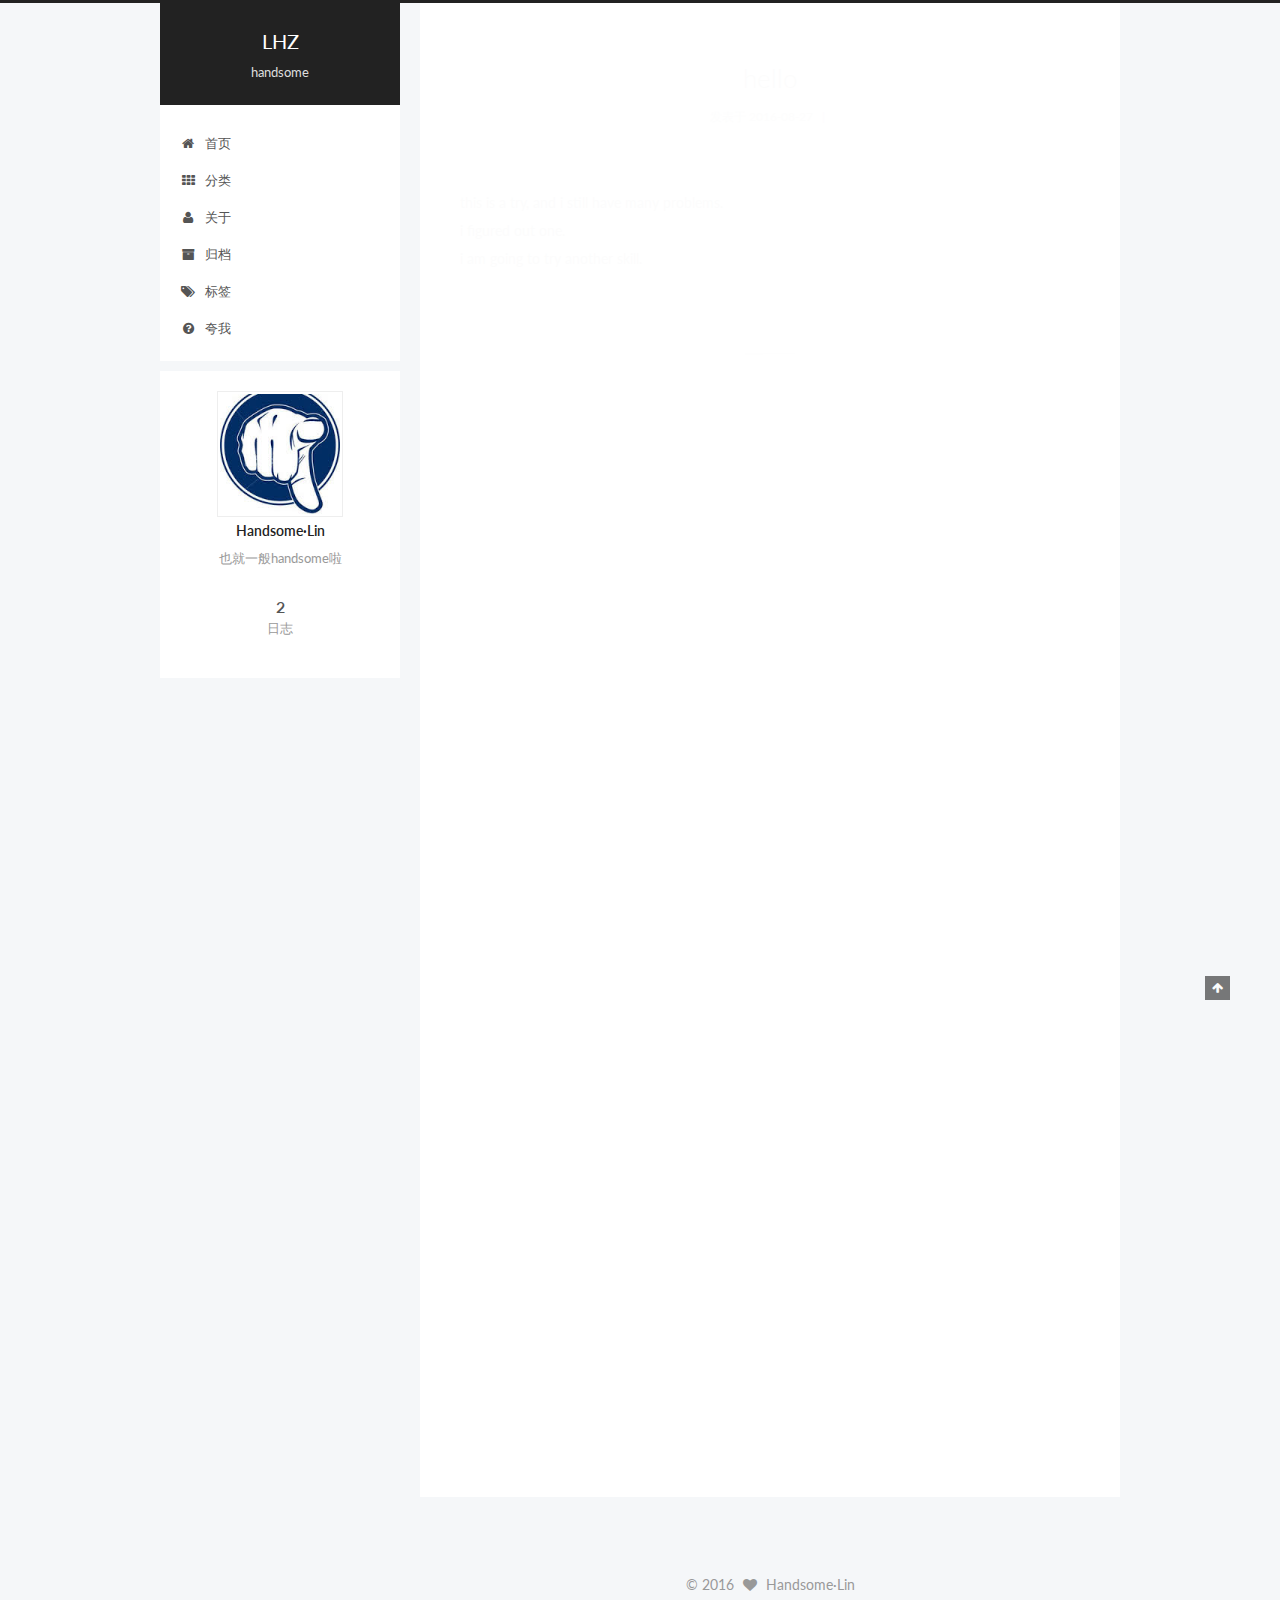
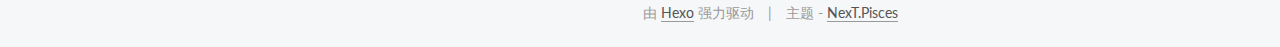
==== commit 35424763: "Site updated: 2016-08-30 18:37:17" ====
--- a/index.html
+++ b/index.html
@@ -226,6 +226,16 @@
               <i class="menu-item-icon fa fa-fw fa-tags"></i> <br />
             
             标签
+          </a>
+        </li>
+      
+        
+        <li class="menu-item menu-item-admire">
+          <a href="/thumbs-up" rel="section">
+            
+              <i class="menu-item-icon fa fa-fw fa-question-circle"></i> <br />
+            
+            夸我
           </a>
         </li>
       
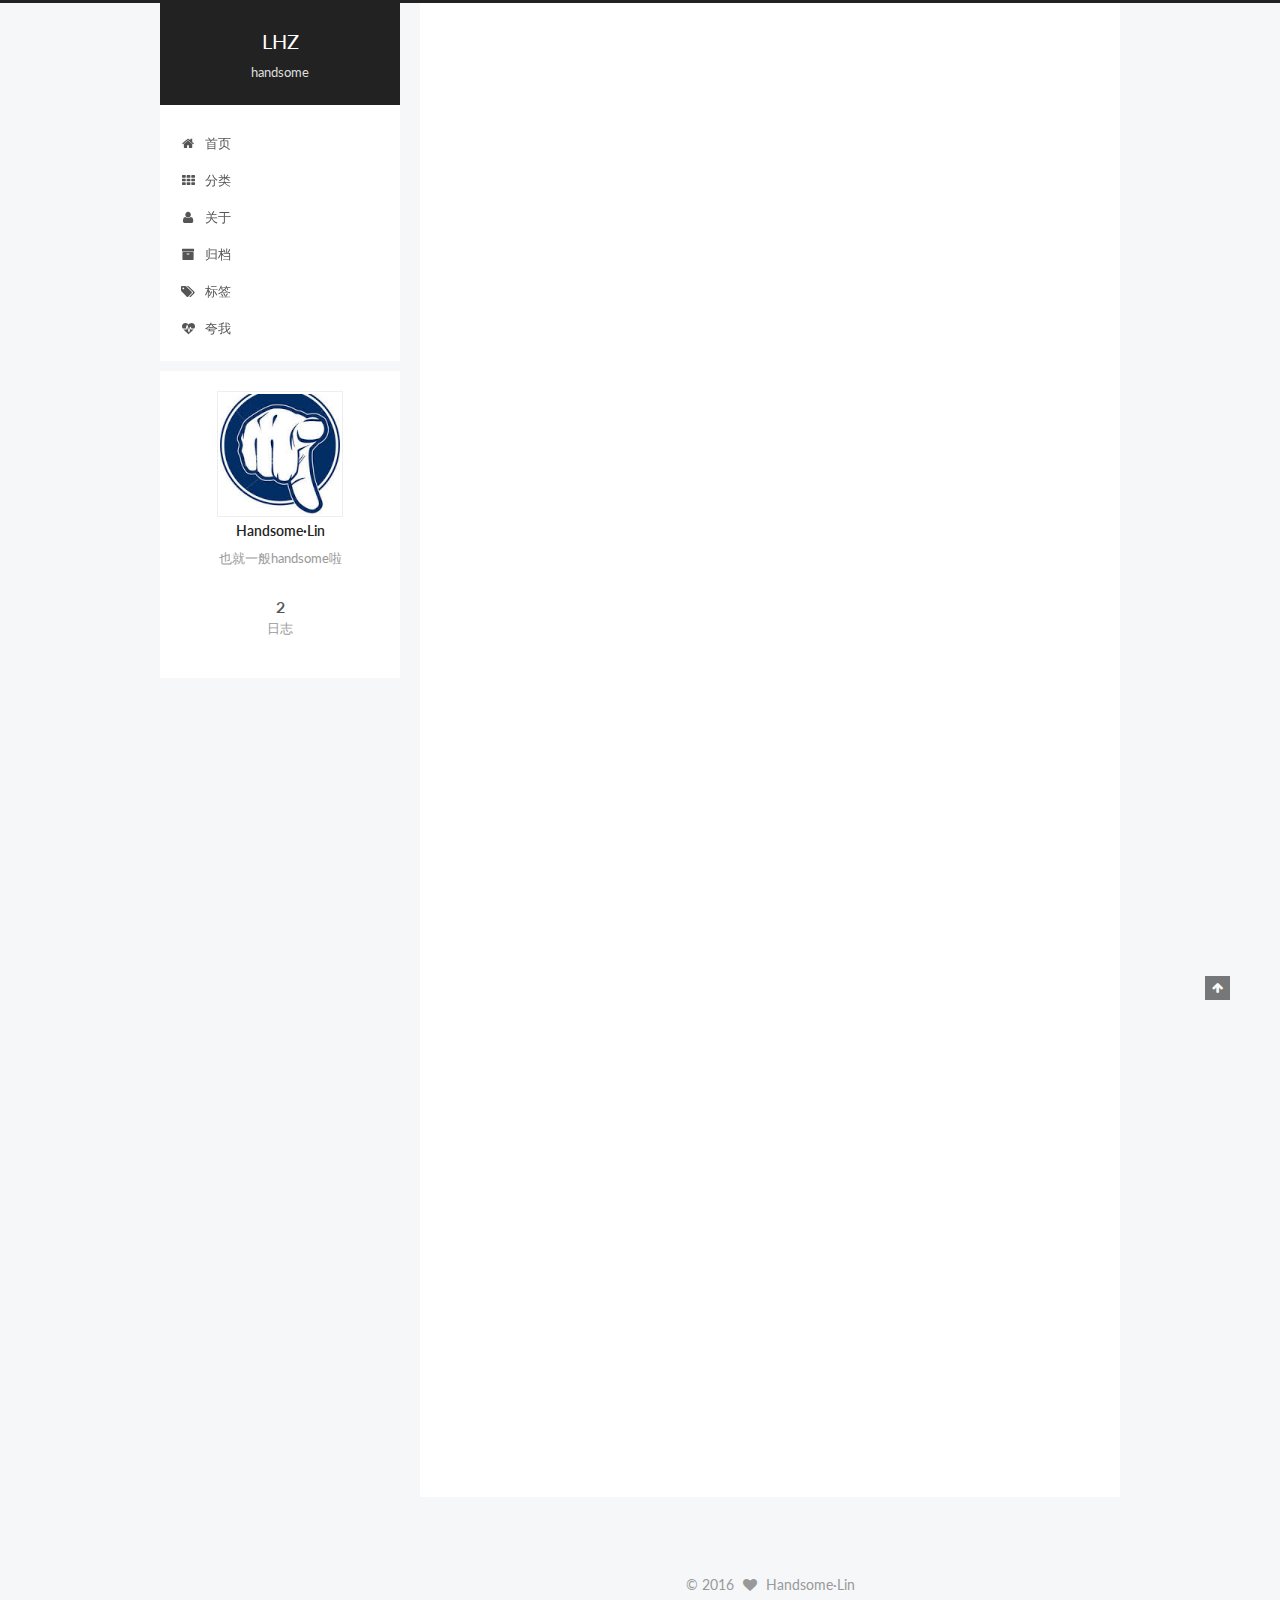
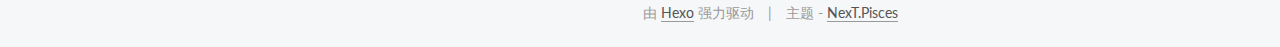
==== commit 7aa16771: "Site updated: 2016-08-30 19:00:34" ====
--- a/index.html
+++ b/index.html
@@ -231,9 +231,9 @@
       
         
         <li class="menu-item menu-item-admire">
-          <a href="/thumbs-up" rel="section">
-            
-              <i class="menu-item-icon fa fa-fw fa-question-circle"></i> <br />
+          <a href="/comment" rel="section">
+            
+              <i class="menu-item-icon fa fa-fw fa-heartbeat"></i> <br />
             
             夸我
           </a>
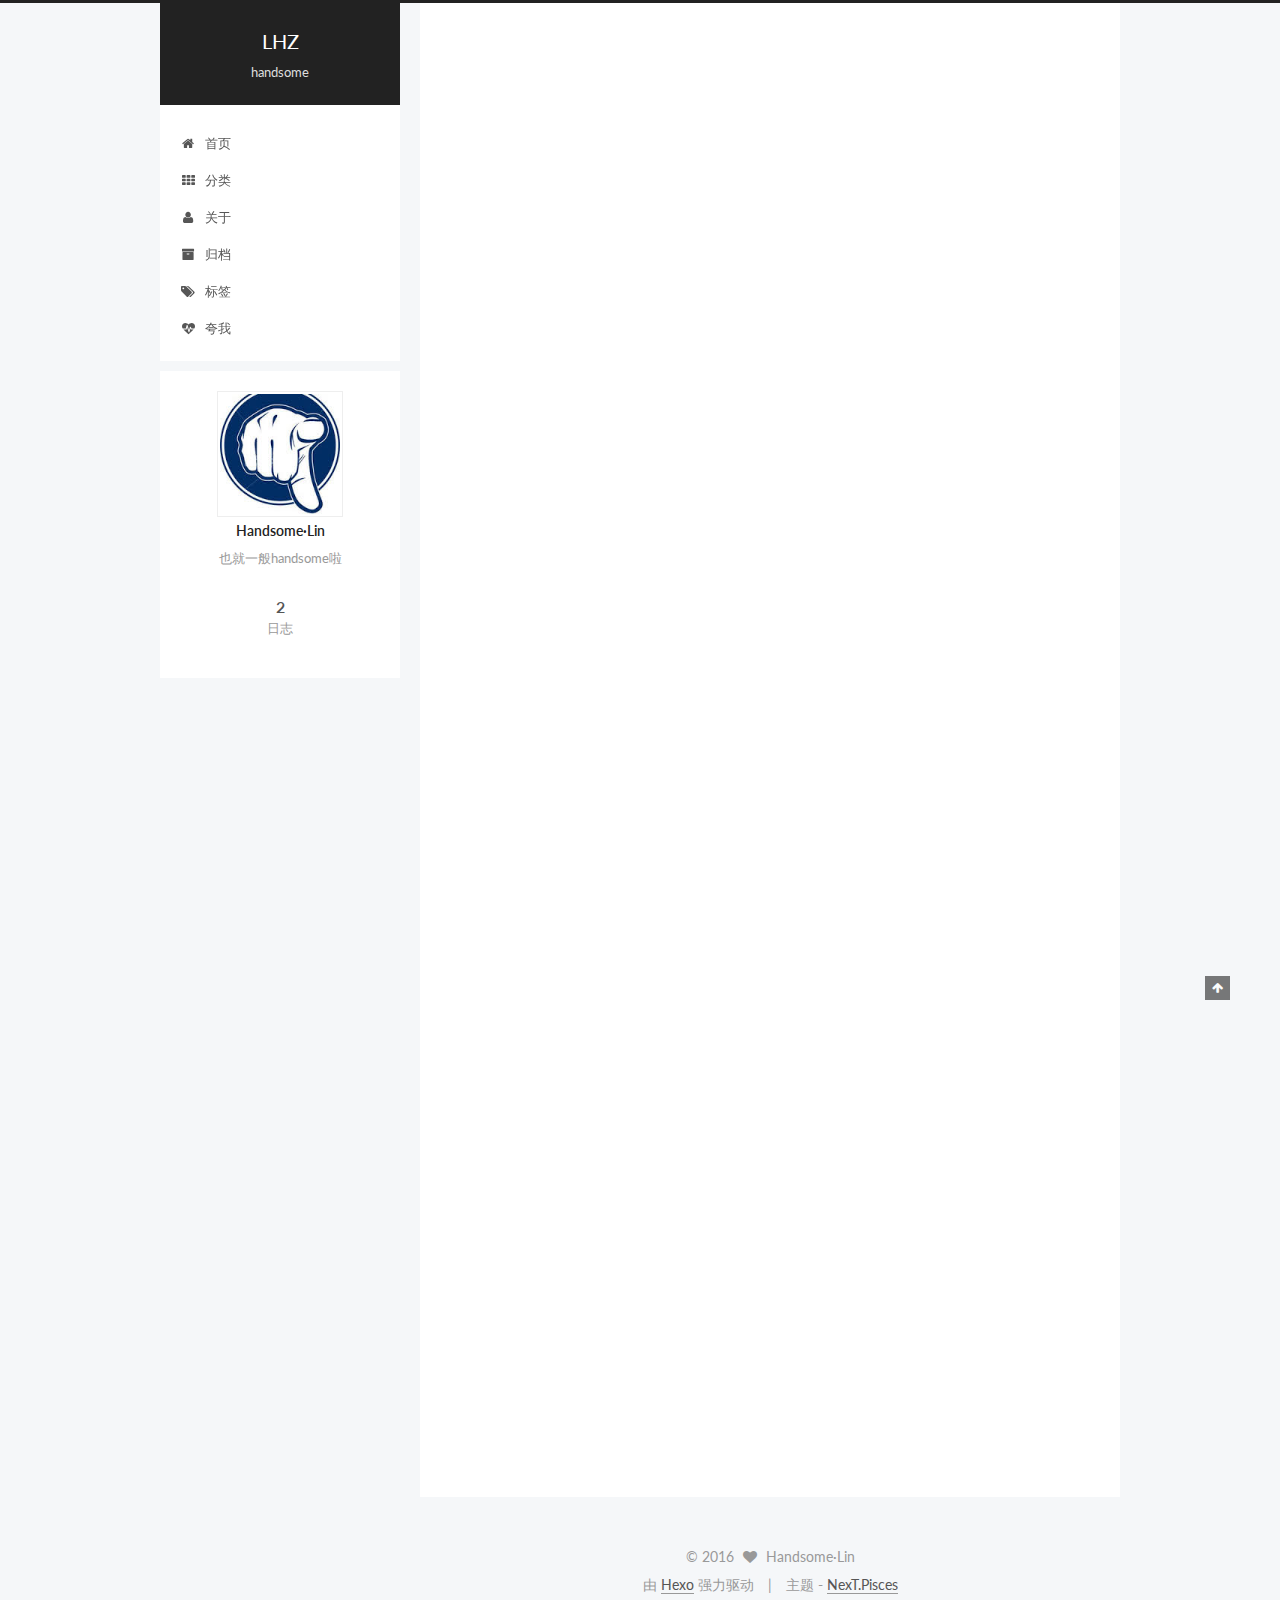
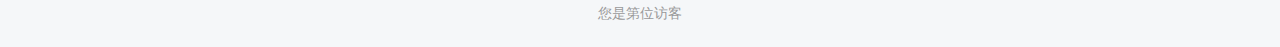
==== commit 1398b3f0: "Site updated: 2016-08-30 22:48:53" ====
--- a/index.html
+++ b/index.html
@@ -565,6 +565,11 @@
     NexT.Pisces
   </a>
 </div>
+<script async src="https://dn-lbstatics.qbox.me/busuanzi/2.3/busuanzi.pure.mini.js">
+</script>
+<div id="busuanzi_container_site_pv">
+    您是第<span id="busuanzi_value_site_pv"></span>位访客
+</div>
 
         
 
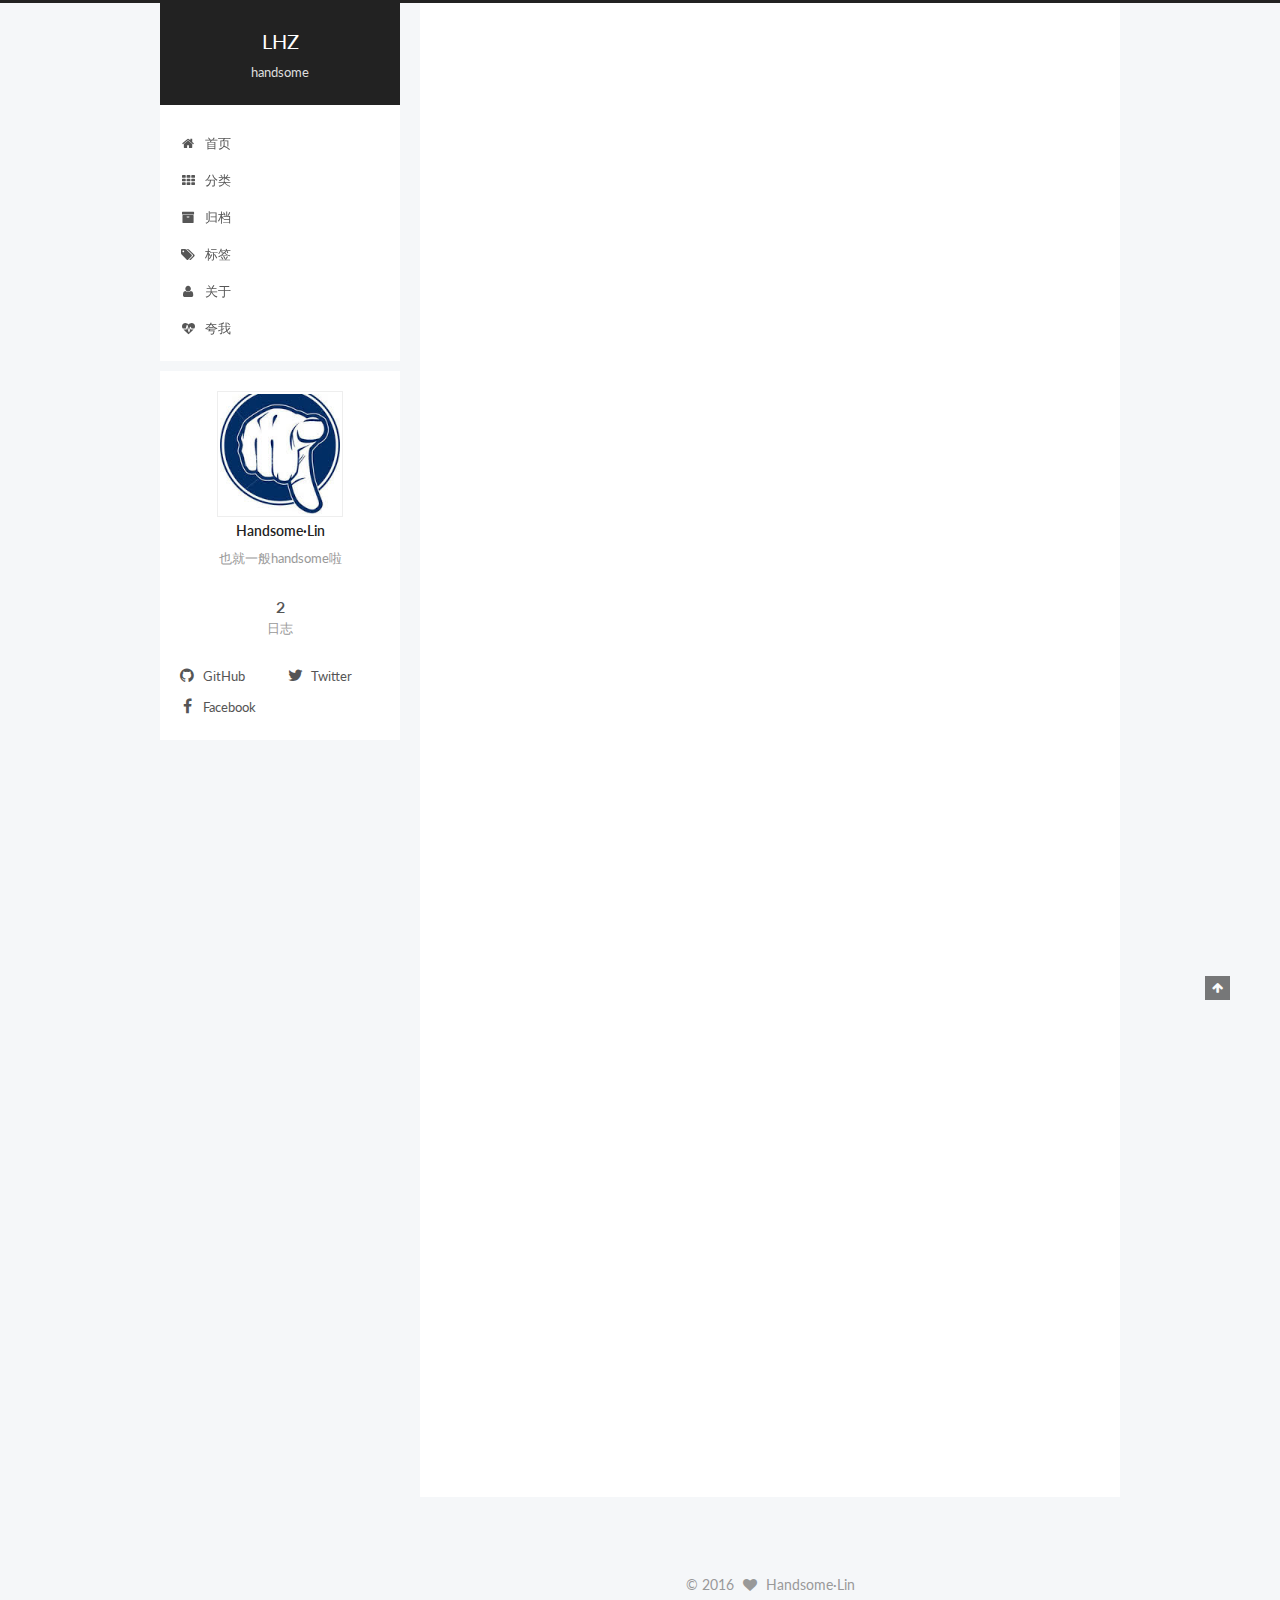
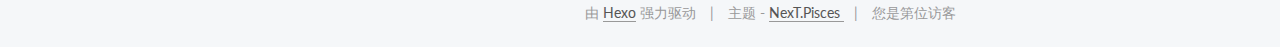
==== commit 1c8fbefc: "Site updated: 2016-08-31 08:52:51" ====
--- a/index.html
+++ b/index.html
@@ -200,16 +200,6 @@
         </li>
       
         
-        <li class="menu-item menu-item-about">
-          <a href="/about" rel="section">
-            
-              <i class="menu-item-icon fa fa-fw fa-user"></i> <br />
-            
-            关于
-          </a>
-        </li>
-      
-        
         <li class="menu-item menu-item-archives">
           <a href="/archives" rel="section">
             
@@ -226,6 +216,16 @@
               <i class="menu-item-icon fa fa-fw fa-tags"></i> <br />
             
             标签
+          </a>
+        </li>
+      
+        
+        <li class="menu-item menu-item-about">
+          <a href="/about" rel="section">
+            
+              <i class="menu-item-icon fa fa-fw fa-user"></i> <br />
+            
+            关于
           </a>
         </li>
       
@@ -523,6 +523,35 @@
 
         <div class="links-of-author motion-element">
           
+            
+              <span class="links-of-author-item">
+                <a href="https://github.com/handsomeLHZ" target="_blank" title="GitHub">
+                  
+                    <i class="fa fa-fw fa-github"></i>
+                  
+                  GitHub
+                </a>
+              </span>
+            
+              <span class="links-of-author-item">
+                <a href="https://twitter.com/handsomeLH" target="_blank" title="Twitter">
+                  
+                    <i class="fa fa-fw fa-twitter"></i>
+                  
+                  Twitter
+                </a>
+              </span>
+            
+              <span class="links-of-author-item">
+                <a href="https://www.facebook.com/profile.php?id=100012285791206" target="_blank" title="Facebook">
+                  
+                    <i class="fa fa-fw fa-facebook"></i>
+                  
+                  Facebook
+                </a>
+              </span>
+            
+          
         </div>
 
         
--- a/css/main.css
+++ b/css/main.css
@@ -2520,3 +2520,13 @@
     text-align: justify;
   }
 }
+#busuanzi_container_site_pv {
+  display: inline-block;
+}
+#busuanzi_container_site_pv {
+  margin-left: 10px;
+}
+.theme-info::after {
+  content: "|";
+  padding-left: 10px;
+}
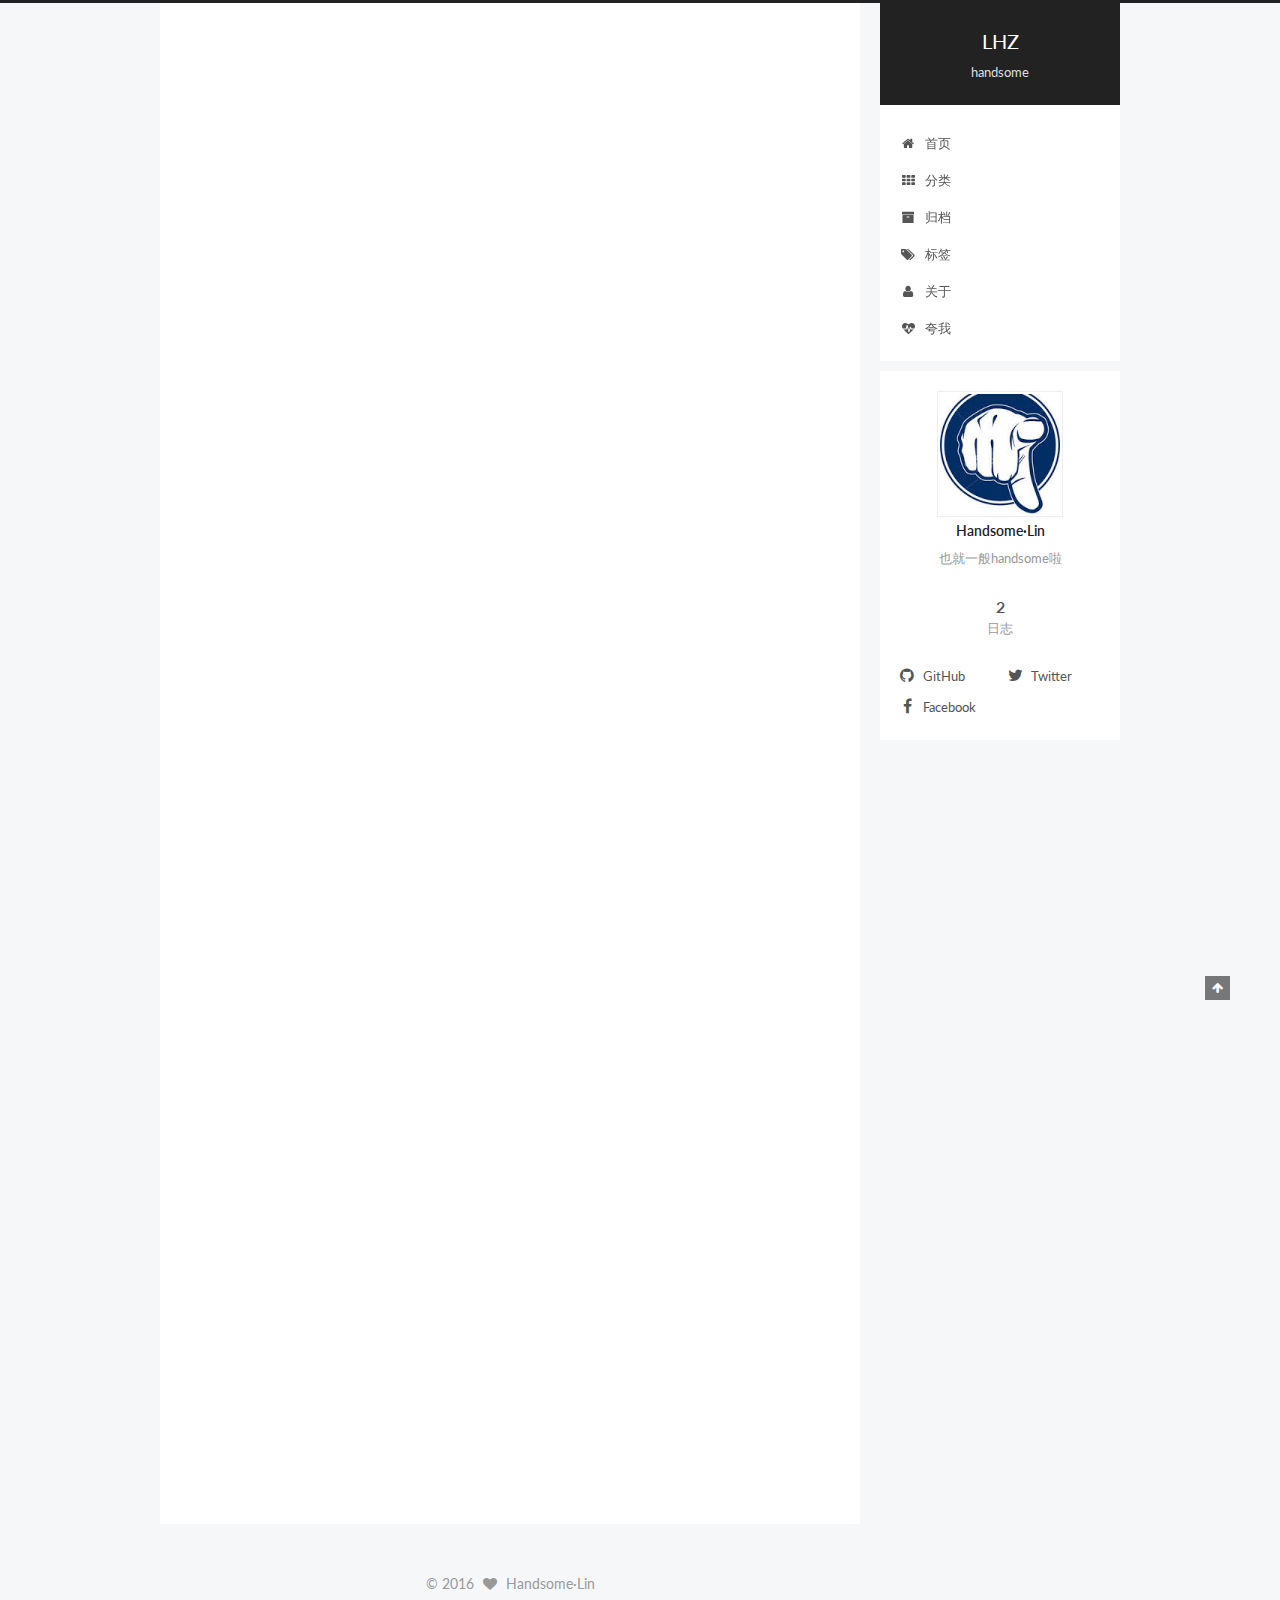
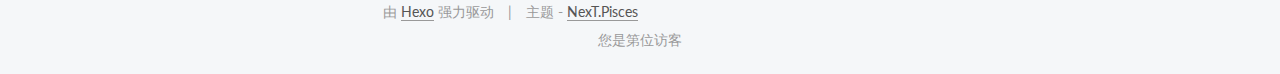
==== commit 9863e44a: "Site updated: 2016-08-31 23:02:50" ====
--- a/index.html
+++ b/index.html
@@ -100,7 +100,7 @@
   var NexT = window.NexT || {};
   var CONFIG = {
     scheme: 'Pisces',
-    sidebar: {"position":"left","display":"post"},
+    sidebar: {"position":"right","display":"hide"},
     fancybox: true,
     motion: true,
     duoshuo: {
@@ -146,7 +146,7 @@
     
   
 
-  <div class="container one-collumn sidebar-position-left 
+  <div class="container one-collumn sidebar-position-right 
    page-home 
  ">
     <div class="headband"></div>
@@ -329,7 +329,10 @@
       
         
           
-            <p>this is a try, and i still have many problems.<br>i figured out one.<br>i am going to try another skill.</p>
+            <h2 id="this-is-a-try-and-i-still-have-many-problems"><a href="#this-is-a-try-and-i-still-have-many-problems" class="headerlink" title="this is a try, and i still have many problems."></a>this is a try, and i still have many problems.</h2><ul>
+<li>i figured out one.</li>
+<li>i am going to try another skill.</li>
+</ul>
 
           
         
@@ -716,6 +719,9 @@
   
 
   
+<script type="text/javascript" async src="//push.zhanzhang.baidu.com/push.js">
+</script>
+
 
 </body>
 </html>
--- a/css/main.css
+++ b/css/main.css
@@ -497,8 +497,8 @@
   margin: 20px 0;
   padding: 15px;
   font-size: 13px;
-  color: #4d4d4c;
-  background: #f7f7f7;
+  color: #c5c8c6;
+  background: #1d1f21;
   line-height: 1.6;
 }
 pre,
@@ -515,7 +515,7 @@
 }
 pre code {
   padding: 0;
-  color: #4d4d4c;
+  color: #c5c8c6;
   background: none;
   text-shadow: none;
 }
@@ -535,7 +535,7 @@
 }
 .highlight figcaption {
   font-size: 1em;
-  color: #4d4d4c;
+  color: #c5c8c6;
   line-height: 1em;
   margin-bottom: 1em;
 }
@@ -549,10 +549,10 @@
 }
 .highlight figcaption a {
   float: right;
-  color: #4d4d4c;
+  color: #c5c8c6;
 }
 .highlight figcaption a:hover {
-  border-bottom-color: #4d4d4c;
+  border-bottom-color: #c5c8c6;
 }
 .highlight .gutter pre {
   color: #666;
@@ -569,7 +569,7 @@
   border: none;
 }
 pre .comment {
-  color: #8e908c;
+  color: #969896;
 }
 pre .variable,
 pre .attribute,
@@ -583,7 +583,7 @@
 pre .css .id,
 pre .css .class,
 pre .css .pseudo {
-  color: #c82829;
+  color: #c66;
 }
 pre .number,
 pre .preprocessor,
@@ -592,7 +592,7 @@
 pre .params,
 pre .constant,
 pre .command {
-  color: #f5871f;
+  color: #de935f;
 }
 pre .ruby .class .title,
 pre .css .rules .attribute,
@@ -605,11 +605,11 @@
 pre .special,
 pre .number,
 pre .formula {
-  color: #718c00;
+  color: #b5bd68;
 }
 pre .title,
 pre .css .hexcolor {
-  color: #3e999f;
+  color: #8abeb7;
 }
 pre .function,
 pre .python .decorator,
@@ -619,11 +619,11 @@
 pre .perl .sub,
 pre .javascript .title,
 pre .coffeescript .title {
-  color: #4271ae;
+  color: #81a2be;
 }
 pre .keyword,
 pre .javascript .function {
-  color: #8959a8;
+  color: #b294bb;
 }
 .full-image.full-image.full-image {
   border: none;
@@ -1549,7 +1549,7 @@
   width: 4px;
   height: 4px;
   border-radius: 50%;
-  background: #b1ff86;
+  background: #95d1ff;
 }
 .links-of-blogroll {
   font-size: 13px;
@@ -2520,13 +2520,3 @@
     text-align: justify;
   }
 }
-#busuanzi_container_site_pv {
-  display: inline-block;
-}
-#busuanzi_container_site_pv {
-  margin-left: 10px;
-}
-.theme-info::after {
-  content: "|";
-  padding-left: 10px;
-}
